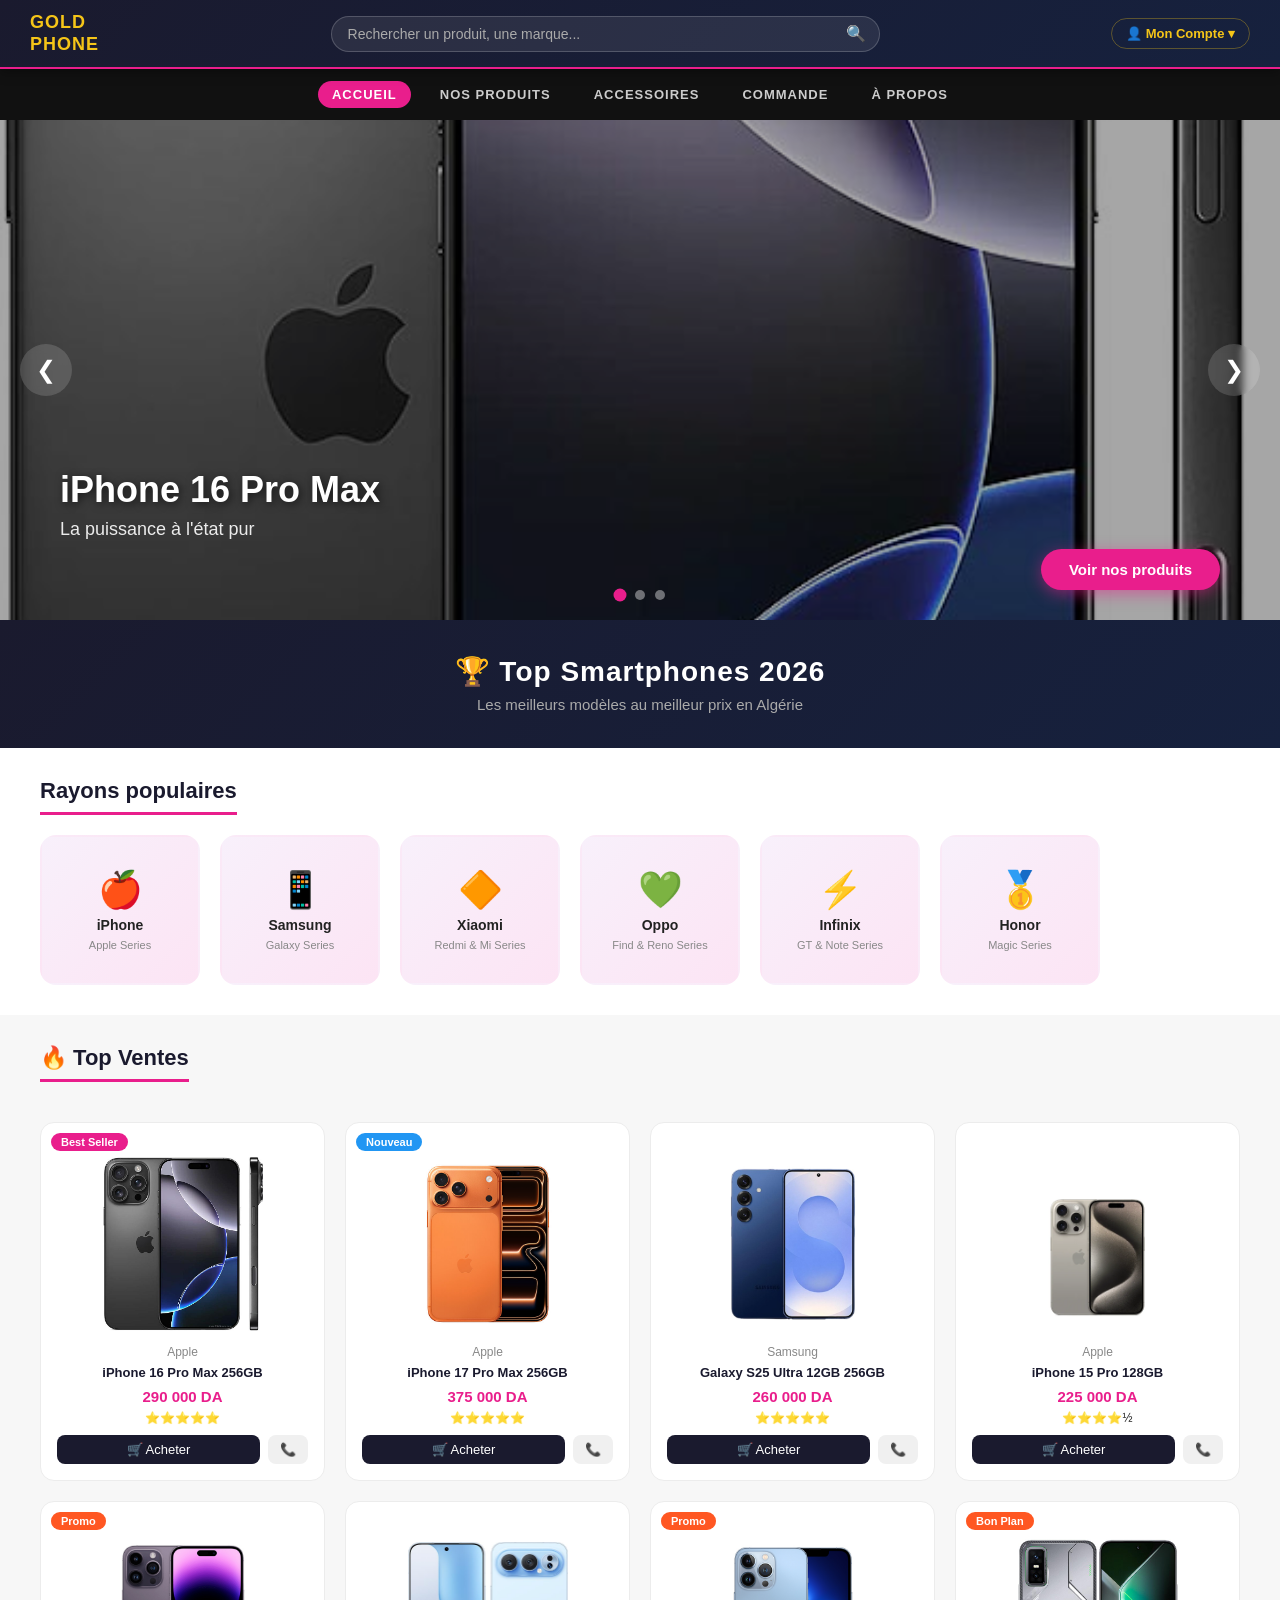
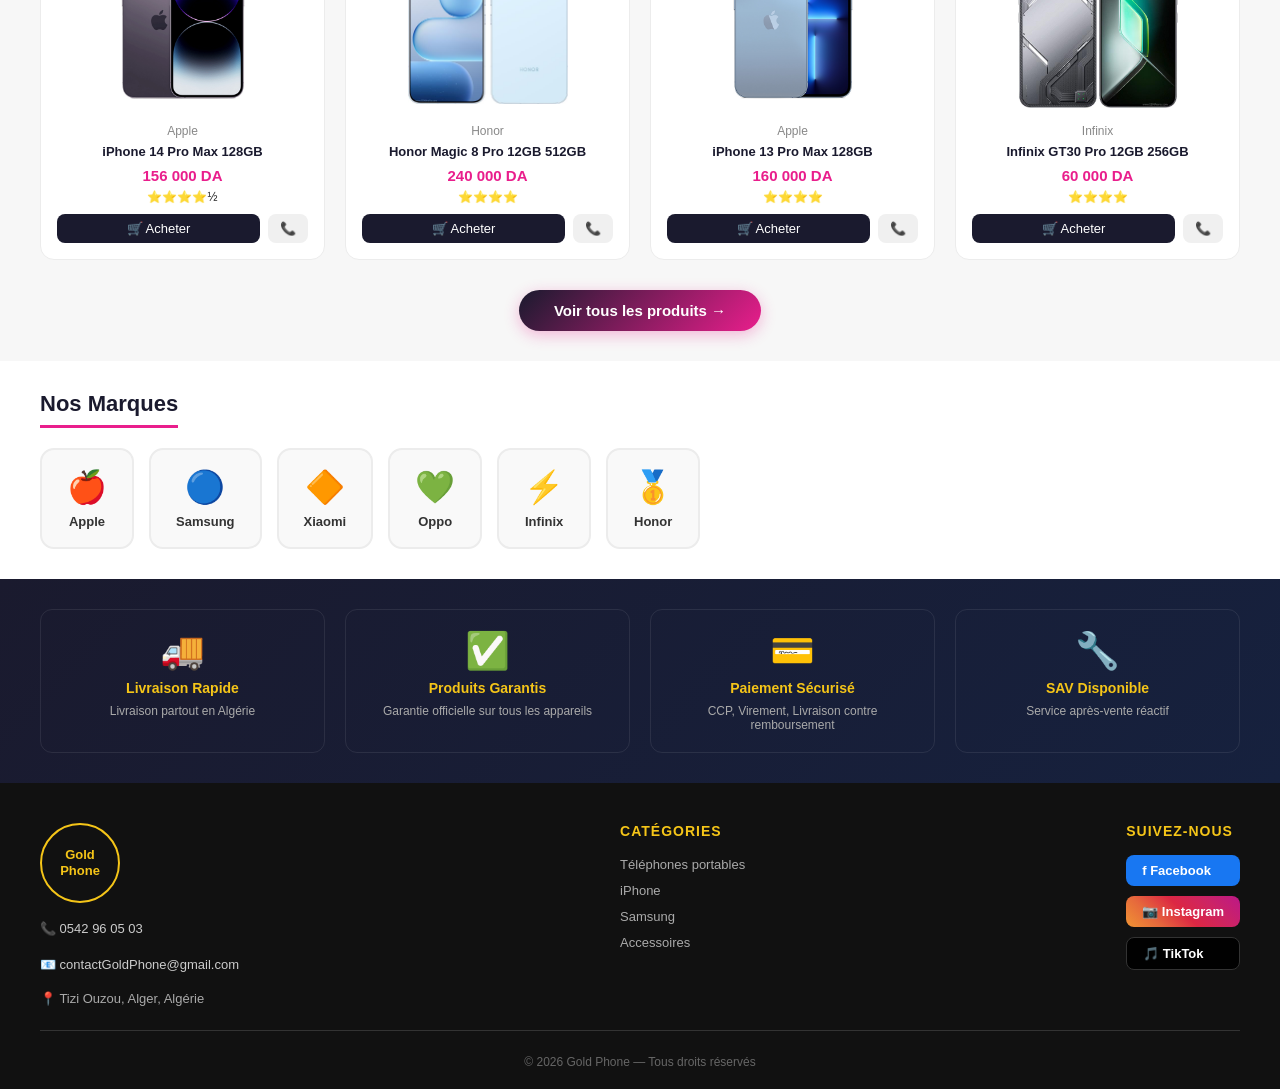
==== goldPhone/index.html @ ff5dbaa8 "Add files via upload" ====
<!DOCTYPE html>
<html lang="fr">
<head>
<meta charset="UTF-8">
<meta name="viewport" content="width=device-width, initial-scale=1.0">
<title>Gold Phone - Smartphones & Accessoires</title>
<link rel="stylesheet" href="style.css">
</head>

<body>

<!-- HEADER -->
<header>
  <div class="logo-header">
    <span class="logo-text">Gold<br>Phone</span>
  </div>
  <div class="search">
    <input type="text" id="searchInput" placeholder="Rechercher un produit, une marque..." onkeyup="rechercherProduit()">
    <span class="search-icon">🔍</span>
  </div>
  <div class="account-menu">
    <button onclick="toggleMenu()">👤 Mon Compte ▾</button>
    <div id="dropdown" class="dropdown">
      <a href="inscription.html">Créer un compte</a>
      <a href="connexion.html">Se connecter</a>
    </div>
  </div>
</header>

<!-- NAVIGATION -->
<nav class="menu">
  <a href="index.html" class="active">ACCUEIL</a>
  <a href="produits.html">NOS PRODUITS</a>
  <a href="accessoires.html">ACCESSOIRES</a>
  <a href="commande.html">COMMANDE</a>
  <a href="a propos.html">À PROPOS</a>
</nav>

<!-- SLIDER HERO -->
<div class="slider">
  <div class="slides">
    <div class="slide s1">
      <img src="image/iphone16promax.jpg" alt="iPhone 16 Pro Max">
      <div class="slide-overlay">
        <h2>iPhone 16 Pro Max</h2>
        <p>La puissance à l'état pur</p>
      </div>
    </div>
    <div class="slide s2">
      <img src="image/samsungs25.jpg" alt="Samsung Galaxy S25">
      <div class="slide-overlay">
        <h2>Samsung Galaxy S25 Ultra</h2>
        <p>Redéfinir l'excellence</p>
      </div>
    </div>
    <div class="slide s3">
      <img src="image/iphone17orange.jpg" alt="iPhone 17">
      <div class="slide-overlay">
        <h2>iPhone 17 Pro Max</h2>
        <p>Le futur est arrivé</p>
      </div>
    </div>
  </div>
  <button class="slider-btn prev" onclick="changeSlide(-1)">&#10094;</button>
  <button class="slider-btn next" onclick="changeSlide(1)">&#10095;</button>
  <div class="slider-dots">
    <span class="dot active" onclick="goToSlide(0)"></span>
    <span class="dot" onclick="goToSlide(1)"></span>
    <span class="dot" onclick="goToSlide(2)"></span>
  </div>
  <a href="produits.html" class="btn-acceuil">Voir nos produits</a>
</div>

<!-- HERO TITLE -->
<div class="main">
  <section class="hero">
    <h1>🏆 Top Smartphones 2026</h1>
    <p>Les meilleurs modèles au meilleur prix en Algérie</p>
  </section>
</div>

<!-- CATEGORIES -->
<section class="categories">
  <h2>Rayons populaires</h2>
  <div class="cat-grid">
    <div class="cat" onclick="window.location.href='produits.html?marque=Iphone'">
      <div class="cat-icon">🍎</div>
      <h3>iPhone</h3>
      <p class="cat-sub">Apple Series</p>
    </div>
    <div class="cat" onclick="window.location.href='produits.html?marque=Samsung'">
      <div class="cat-icon">📱</div>
      <h3>Samsung</h3>
      <p class="cat-sub">Galaxy Series</p>
    </div>
    <div class="cat" onclick="window.location.href='produits.html?marque=Xiaomi'">
      <div class="cat-icon">🔶</div>
      <h3>Xiaomi</h3>
      <p class="cat-sub">Redmi & Mi Series</p>
    </div>
    <div class="cat" onclick="window.location.href='produits.html?marque=Oppo'">
      <div class="cat-icon">💚</div>
      <h3>Oppo</h3>
      <p class="cat-sub">Find & Reno Series</p>
    </div>
    <div class="cat" onclick="window.location.href='produits.html?marque=Infinix'">
      <div class="cat-icon">⚡</div>
      <h3>Infinix</h3>
      <p class="cat-sub">GT & Note Series</p>
    </div>
    <div class="cat" onclick="window.location.href='produits.html?marque=Honor'">
      <div class="cat-icon">🥇</div>
      <h3>Honor</h3>
      <p class="cat-sub">Magic Series</p>
    </div>
  </div>
</section>

<!-- TOP VENTES -->
<section class="produits">
  <h2>🔥 Top Ventes</h2>
  <div class="grid" id="topGrid">

    <div class="card" onclick="voirFiche('iphone16promax', 'iPhone 16 Pro Max 256GB', '290000', 'iphone16promax.jpg', 'Iphone', 'A18 Pro, 6.9&quot; OLED, Triple 48MP, 5G, Titane Desert')">
      <div class="badge">Best Seller</div>
      <img src="image/iphone16promax.jpg" class="imgg" alt="iPhone 16 Pro Max">
      <a href="produits.html?marque=Iphone" class="mrq" onclick="event.stopPropagation()">Apple</a>
      <h5>iPhone 16 Pro Max 256GB</h5>
      <p class="price">290 000 DA</p>
      <div class="stars">⭐⭐⭐⭐⭐</div>
      <div class="card-actions">
        <button class="btn btn-buy" onclick="event.stopPropagation(); window.location.href='#'">🛒 Acheter</button>
        <a href="tel:0542960503" class="btn btn-call" onclick="event.stopPropagation()">📞</a>
      </div>
    </div>

    <div class="card" onclick="voirFiche('iphone17orange', 'iPhone 17 Pro Max 256GB', '375000', 'iphone17orange.jpg', 'Iphone', 'A19 Pro, 6.9&quot; ProMotion OLED, Quad Camera 48MP, 5G, Titane Orange')">
      <div class="badge new">Nouveau</div>
      <img src="image/iphone17orange.jpg" class="imgg" alt="iPhone 17">
      <a href="produits.html?marque=Iphone" class="mrq" onclick="event.stopPropagation()">Apple</a>
      <h5>iPhone 17 Pro Max 256GB</h5>
      <p class="price">375 000 DA</p>
      <div class="stars">⭐⭐⭐⭐⭐</div>
      <div class="card-actions">
        <button class="btn btn-buy" onclick="event.stopPropagation(); window.location.href='#'">🛒 Acheter</button>
        <a href="tel:0542960503" class="btn btn-call" onclick="event.stopPropagation()">📞</a>
      </div>
    </div>

    <div class="card" onclick="voirFiche('samsungs25', 'Samsung Galaxy S25 Ultra 12GB 256GB', '260000', 'samsungs25.jpg', 'Samsung', 'Snapdragon 8 Elite, 6.9&quot; Dynamic AMOLED, 200MP, S Pen, 5G')">
      <img src="image/samsungs25.jpg" class="imgg" alt="Samsung S25">
      <a href="produits.html?marque=Samsung" class="mrq" onclick="event.stopPropagation()">Samsung</a>
      <h5>Galaxy S25 Ultra 12GB 256GB</h5>
      <p class="price">260 000 DA</p>
      <div class="stars">⭐⭐⭐⭐⭐</div>
      <div class="card-actions">
        <button class="btn btn-buy" onclick="event.stopPropagation(); window.location.href='#'">🛒 Acheter</button>
        <a href="tel:0542960503" class="btn btn-call" onclick="event.stopPropagation()">📞</a>
      </div>
    </div>

    <div class="card" onclick="voirFiche('iphone15pro', 'iPhone 15 Pro 128GB', '225000', 'iphone 15 pro.jpg', 'Iphone', 'A17 Pro, 6.1&quot; OLED Super Retina, Triple 48MP, 5G, Titane Naturel')">
      <img src="image/iphone 15 pro.jpg" class="imgg" alt="iPhone 15 Pro">
      <a href="produits.html?marque=Iphone" class="mrq" onclick="event.stopPropagation()">Apple</a>
      <h5>iPhone 15 Pro 128GB</h5>
      <p class="price">225 000 DA</p>
      <div class="stars">⭐⭐⭐⭐½</div>
      <div class="card-actions">
        <button class="btn btn-buy" onclick="event.stopPropagation(); window.location.href='#'">🛒 Acheter</button>
        <a href="tel:0542960503" class="btn btn-call" onclick="event.stopPropagation()">📞</a>
      </div>
    </div>

    <div class="card" onclick="voirFiche('iphone14pro', 'iPhone 14 Pro Max 128GB', '156000', 'iphone14pro.jpg', 'Iphone', 'A16 Bionic, 6.7&quot; ProMotion OLED, Triple 48MP, 5G, Dynamic Island')">
      <div class="badge promo">Promo</div>
      <img src="image/iphone14pro.jpg" class="imgg" alt="iPhone 14 Pro Max">
      <a href="produits.html?marque=Iphone" class="mrq" onclick="event.stopPropagation()">Apple</a>
      <h5>iPhone 14 Pro Max 128GB</h5>
      <p class="price">156 000 DA</p>
      <div class="stars">⭐⭐⭐⭐½</div>
      <div class="card-actions">
        <button class="btn btn-buy" onclick="event.stopPropagation(); window.location.href='#'">🛒 Acheter</button>
        <a href="tel:0542960503" class="btn btn-call" onclick="event.stopPropagation()">📞</a>
      </div>
    </div>

    <div class="card" onclick="voirFiche('honor2', 'Honor Magic 8 Pro 12GB 512GB', '240000', 'honor2.jpg', 'Honor', 'Kirin 9010, 6.8&quot; OLED 120Hz, Triple 50MP, 5G, Global Version')">
      <img src="image/honor2.jpg" class="imgg" alt="Honor Magic 8">
      <a href="produits.html?marque=Honor" class="mrq" onclick="event.stopPropagation()">Honor</a>
      <h5>Honor Magic 8 Pro 12GB 512GB</h5>
      <p class="price">240 000 DA</p>
      <div class="stars">⭐⭐⭐⭐</div>
      <div class="card-actions">
        <button class="btn btn-buy" onclick="event.stopPropagation(); window.location.href='#'">🛒 Acheter</button>
        <a href="tel:0542960503" class="btn btn-call" onclick="event.stopPropagation()">📞</a>
      </div>
    </div>

    <div class="card" onclick="voirFiche('iphone13pro', 'iPhone 13 Pro Max 128GB', '160000', 'iphone13pro.jpg', 'Iphone', 'A15 Bionic, 6.7&quot; ProMotion OLED, Triple 12MP, 5G, ProRes Video')">
      <div class="badge promo">Promo</div>
      <img src="image/iphone13pro.jpg" class="imgg" alt="iPhone 13 Pro Max">
      <a href="produits.html?marque=Iphone" class="mrq" onclick="event.stopPropagation()">Apple</a>
      <h5>iPhone 13 Pro Max 128GB</h5>
      <p class="price">160 000 DA</p>
      <div class="stars">⭐⭐⭐⭐</div>
      <div class="card-actions">
        <button class="btn btn-buy" onclick="event.stopPropagation(); window.location.href='#'">🛒 Acheter</button>
        <a href="tel:0542960503" class="btn btn-call" onclick="event.stopPropagation()">📞</a>
      </div>
    </div>

    <div class="card" onclick="voirFiche('infinix1', 'Infinix GT30 Pro 12GB 256GB', '60000', 'infinix1.jpg', 'Infinix', 'Dimensity 8200, 6.78&quot; AMOLED 144Hz, 108MP, 5G, Gaming Turbo')">
      <div class="badge promo">Bon Plan</div>
      <img src="image/infinix1.jpg" class="imgg" alt="Infinix GT30">
      <a href="produits.html?marque=Infinix" class="mrq" onclick="event.stopPropagation()">Infinix</a>
      <h5>Infinix GT30 Pro 12GB 256GB</h5>
      <p class="price">60 000 DA</p>
      <div class="stars">⭐⭐⭐⭐</div>
      <div class="card-actions">
        <button class="btn btn-buy" onclick="event.stopPropagation(); window.location.href='#'">🛒 Acheter</button>
        <a href="tel:0542960503" class="btn btn-call" onclick="event.stopPropagation()">📞</a>
      </div>
    </div>

  </div>
  <div class="voir-tout-wrapper">
    <a href="produits.html" class="btn-voirtout">Voir tous les produits →</a>
  </div>
</section>

<!-- MARQUES -->
<section class="brands">
  <h2>Nos Marques</h2>
  <div class="brand-list">
    <a href="produits.html?marque=Iphone" class="brand-item">
      <div class="brand-logo">🍎</div>
      <span>Apple</span>
    </a>
    <a href="produits.html?marque=Samsung" class="brand-item">
      <div class="brand-logo">🔵</div>
      <span>Samsung</span>
    </a>
    <a href="produits.html?marque=Xiaomi" class="brand-item">
      <div class="brand-logo">🔶</div>
      <span>Xiaomi</span>
    </a>
    <a href="produits.html?marque=Oppo" class="brand-item">
      <div class="brand-logo">💚</div>
      <span>Oppo</span>
    </a>
    <a href="produits.html?marque=Infinix" class="brand-item">
      <div class="brand-logo">⚡</div>
      <span>Infinix</span>
    </a>
    <a href="produits.html?marque=Honor" class="brand-item">
      <div class="brand-logo">🥇</div>
      <span>Honor</span>
    </a>
  </div>
</section>

<!-- AVANTAGES -->
<section class="avantages">
  <div class="avantage-grid">
    <div class="avantage">
      <span class="av-icon">🚚</span>
      <h4>Livraison Rapide</h4>
      <p>Livraison partout en Algérie</p>
    </div>
    <div class="avantage">
      <span class="av-icon">✅</span>
      <h4>Produits Garantis</h4>
      <p>Garantie officielle sur tous les appareils</p>
    </div>
    <div class="avantage">
      <span class="av-icon">💳</span>
      <h4>Paiement Sécurisé</h4>
      <p>CCP, Virement, Livraison contre remboursement</p>
    </div>
    <div class="avantage">
      <span class="av-icon">🔧</span>
      <h4>SAV Disponible</h4>
      <p>Service après-vente réactif</p>
    </div>
  </div>
</section>

<!-- FOOTER -->
<footer class="footer">
  <div class="footer-container">
    <div class="footer-left">
      <div class="logo-footer">Gold<br>Phone</div>
      <a href="tel:0542960503" class="tel">📞 0542 96 05 03</a><br><br>
      <a href="#" class="tel">📧 contactGoldPhone@gmail.com</a><br><br>
      <p>📍 Tizi Ouzou, Alger, Algérie</p>
    </div>
    <div class="footer-middle">
      <h3>CATÉGORIES</h3>
      <ul>
        <li><a href="produits.html">Téléphones portables</a></li>
        <li><a href="produits.html?marque=Iphone">iPhone</a></li>
        <li><a href="produits.html?marque=Samsung">Samsung</a></li>
        <li><a href="#">Accessoires</a></li>
      </ul>
    </div>
    <div class="footer-right">
      <h3>SUIVEZ-NOUS</h3>
      <div class="social-links">
        <a href="#" class="social-btn fb">f Facebook</a>
        <a href="#" class="social-btn ig">📷 Instagram</a>
        <a href="#" class="social-btn tk">🎵 TikTok</a>
      </div>
    </div>
  </div>
  <div class="footer-bottom">
    <p>© 2026 Gold Phone — Tous droits réservés</p>
  </div>
</footer>

<script src="script.js"></script>
<script>
// Slider
let currentSlide = 0;
const slides = document.querySelectorAll('.slide');
const dots = document.querySelectorAll('.dot');

function updateSlider() {
  slides.forEach((s, i) => s.classList.toggle('active', i === currentSlide));
  dots.forEach((d, i) => d.classList.toggle('active', i === currentSlide));
}

function changeSlide(dir) {
  currentSlide = (currentSlide + dir + slides.length) % slides.length;
  updateSlider();
}

function goToSlide(i) {
  currentSlide = i;
  updateSlider();
}

updateSlider();
setInterval(() => changeSlide(1), 4000);

// Dropdown
function toggleMenu() {
  const menu = document.getElementById('dropdown');
  menu.style.display = menu.style.display === 'block' ? 'none' : 'block';
}
document.addEventListener('click', (e) => {
  if (!e.target.closest('.account-menu')) {
    document.getElementById('dropdown').style.display = 'none';
  }
});

// Voir fiche produit
function voirFiche(id, nom, prix, img, marque, specs) {
  const params = new URLSearchParams({ id, nom, prix, img, marque, specs });
  window.location.href = 'fiche-produit.html?' + params.toString();
}

// Recherche
function rechercherProduit() {
  const val = document.getElementById('searchInput').value.toLowerCase();
  if (val.length > 1) {
    window.location.href = 'produits.html?q=' + encodeURIComponent(val);
  }
}
</script>
</body>
</html>
---- goldPhone/style.css ----
/* ==============================
   RESET & BASE
============================== */
* {
  margin: 0;
  padding: 0;
  box-sizing: border-box;
  font-family: 'Arial', sans-serif;
}
body {
  background-color: #f7f7f7;
  color: #222;
}
a { text-decoration: none; }

/* ==============================
   HEADER
============================== */
header {
  display: flex;
  justify-content: space-between;
  align-items: center;
  padding: 12px 30px;
  background: linear-gradient(135deg, #1a1a2e 0%, #16213e 100%);
  border-bottom: 2px solid #e91e8c;
  gap: 20px;
  position: sticky;
  top: 0;
  z-index: 100;
  box-shadow: 0 2px 12px rgba(0,0,0,0.4);
}

.logo-header {
  flex-shrink: 0;
}
.logo-text {
  color: #f5c518;
  font-weight: 900;
  font-size: 18px;
  line-height: 1.2;
  letter-spacing: 1px;
  text-transform: uppercase;
}

.search {
  position: relative;
  width: 45%;
  display: flex;
  align-items: center;
}
.search input {
  width: 100%;
  padding: 9px 42px 9px 16px;
  border-radius: 25px;
  border: none;
  outline: none;
  font-size: 14px;
  background: #ffffff15;
  color: white;
  border: 1px solid #ffffff30;
  transition: 0.3s;
}
.search input::placeholder { color: #aaa; }
.search input:focus {
  background: #ffffff25;
  border-color: #e91e8c;
}
span.search-icon {
  position: absolute;
  right: 14px;
  font-size: 16px;
  pointer-events: none;
  color: #aaa;
}

.account-menu {
  position: relative;
  flex-shrink: 0;
}
.account-menu button {
  color: #f5c518;
  background: none;
  border: 1px solid #f5c51850;
  border-radius: 20px;
  padding: 7px 14px;
  font-weight: bold;
  cursor: pointer;
  font-size: 13px;
  transition: 0.3s;
  white-space: nowrap;
}
.account-menu button:hover {
  background: #f5c51820;
  border-color: #f5c518;
}
.dropdown {
  display: none;
  position: absolute;
  right: 0;
  top: 110%;
  background: #1a1a2e;
  border: 1px solid #e91e8c50;
  border-radius: 8px;
  min-width: 160px;
  box-shadow: 0 8px 20px rgba(0,0,0,0.4);
  overflow: hidden;
}
.dropdown a {
  display: block;
  padding: 10px 18px;
  color: #eee;
  font-size: 14px;
  transition: 0.2s;
}
.dropdown a:hover {
  background: #e91e8c20;
  color: #e91e8c;
}

/* ==============================
   NAVIGATION
============================== */
.menu {
  background: #111;
  text-align: center;
  padding: 12px 0;
  display: flex;
  justify-content: center;
  flex-wrap: wrap;
  gap: 5px;
}
.menu a {
  color: #ccc;
  text-decoration: none;
  margin: 0 5px;
  padding: 6px 14px;
  font-weight: bold;
  font-size: 13px;
  text-transform: uppercase;
  letter-spacing: 1px;
  border-radius: 20px;
  transition: 0.3s;
}
.menu a:hover, .menu a.active {
  color: white;
  background: #e91e8c;
}

/* ==============================
   SLIDER (ACCUEIL)
============================== */
.slider {
  position: relative;
  width: 100%;
  height: 500px;
  overflow: hidden;
  background: #000;
}
.slides {
  width: 100%;
  height: 100%;
  position: relative;
}
.slide {
  position: absolute;
  width: 100%;
  height: 100%;
  opacity: 0;
  transition: opacity 0.8s ease;
}
.slide.active {
  opacity: 1;
}
.slide img {
  width: 100%;
  height: 100%;
  object-fit: cover;
  filter: brightness(0.65);
}
.slide-overlay {
  position: absolute;
  bottom: 80px;
  left: 60px;
  color: white;
}
.slide-overlay h2 {
  font-size: 36px;
  font-weight: 900;
  text-shadow: 2px 2px 8px rgba(0,0,0,0.6);
}
.slide-overlay p {
  font-size: 18px;
  margin-top: 8px;
  opacity: 0.9;
}
.slider-btn {
  position: absolute;
  top: 50%;
  transform: translateY(-50%);
  background: rgba(255,255,255,0.15);
  border: none;
  color: white;
  font-size: 24px;
  padding: 12px 16px;
  cursor: pointer;
  border-radius: 50%;
  transition: 0.3s;
  z-index: 10;
  backdrop-filter: blur(4px);
}
.slider-btn:hover { background: rgba(233,30,140,0.6); }
.slider-btn.prev { left: 20px; }
.slider-btn.next { right: 20px; }
.slider-dots {
  position: absolute;
  bottom: 20px;
  left: 50%;
  transform: translateX(-50%);
  display: flex;
  gap: 10px;
  z-index: 10;
}
.dot {
  width: 10px;
  height: 10px;
  background: rgba(255,255,255,0.4);
  border-radius: 50%;
  cursor: pointer;
  transition: 0.3s;
}
.dot.active { background: #e91e8c; transform: scale(1.3); }
.btn-acceuil {
  position: absolute;
  bottom: 30px;
  right: 60px;
  padding: 12px 28px;
  background: #e91e8c;
  color: white;
  border-radius: 30px;
  font-weight: bold;
  font-size: 15px;
  z-index: 10;
  transition: 0.3s;
  box-shadow: 0 4px 15px rgba(233,30,140,0.5);
}
.btn-acceuil:hover {
  background: white;
  color: #e91e8c;
  transform: translateY(-2px);
}

/* ==============================
   HERO SECTION
============================== */
.main { }
.hero {
  background: linear-gradient(135deg, #1a1a2e, #16213e);
  color: white;
  padding: 35px 40px;
  display: flex;
  flex-direction: column;
  align-items: center;
  gap: 8px;
}
.hero h1 { font-size: 28px; letter-spacing: 1px; }
.hero p { color: #aaa; font-size: 15px; }

/* ==============================
   CATEGORIES
============================== */
.categories {
  padding: 30px 40px;
  background: white;
}
.categories h2 {
  color: #1a1a2e;
  font-size: 22px;
  margin-bottom: 20px;
  padding-bottom: 8px;
  border-bottom: 3px solid #e91e8c;
  display: inline-block;
}
.cat-grid {
  display: flex;
  gap: 20px;
  flex-wrap: wrap;
}
.cat {
  display: flex;
  flex-direction: column;
  justify-content: center;
  align-items: center;
  width: 160px;
  height: 150px;
  background: linear-gradient(135deg, #f8f0fb, #fce4f4);
  border-radius: 16px;
  cursor: pointer;
  border: 2px solid transparent;
  transition: 0.3s;
  gap: 6px;
}
.cat:hover {
  border-color: #e91e8c;
  transform: translateY(-4px);
  box-shadow: 0 8px 20px rgba(233,30,140,0.2);
}
.cat-icon { font-size: 36px; }
.cat h3 { font-size: 14px; font-weight: bold; color: #222; }
.cat-sub { font-size: 11px; color: #888; }

/* ==============================
   PRODUITS GRID
============================== */
.produits, .produits-page {
  padding: 30px 40px;
}
.produits h2, .produits-page h2 {
  color: #1a1a2e;
  font-size: 22px;
  margin-bottom: 20px;
  padding-bottom: 8px;
  border-bottom: 3px solid #e91e8c;
  display: inline-block;
}
.grid {
  display: grid;
  grid-template-columns: repeat(4, 1fr);
  gap: 20px;
  margin-top: 20px;
}
.card {
  background: white;
  border-radius: 14px;
  padding: 16px;
  border: 1.5px solid #ececec;
  cursor: pointer;
  position: relative;
  transition: 0.3s;
  display: flex;
  flex-direction: column;
  align-items: center;
  text-align: center;
  gap: 6px;
  overflow: hidden;
}
.card:hover {
  transform: translateY(-5px);
  box-shadow: 0 10px 30px rgba(233,30,140,0.15);
  border-color: #e91e8c50;
}
.badge {
  position: absolute;
  top: 10px;
  left: 10px;
  background: #e91e8c;
  color: white;
  font-size: 11px;
  font-weight: bold;
  padding: 3px 10px;
  border-radius: 20px;
}
.badge.new { background: #2196f3; }
.badge.promo { background: #ff5722; }
.imgg {
  width: 160px;
  height: 190px;
  object-fit: contain;
  margin-top: 10px;
  transition: 0.3s;
}
.card:hover .imgg { transform: scale(1.05); }
.mrq {
  color: #888;
  font-size: 12px;
  font-weight: 500;
}
.mrq:hover { color: #e91e8c; }
.card h5 {
  color: #1a1a2e;
  font-size: 13px;
  font-weight: 600;
  line-height: 1.3;
  padding: 0 5px;
}
.price {
  color: #e91e8c;
  font-weight: bold;
  font-size: 15px;
}
.stars { font-size: 12px; }
.card-actions {
  display: flex;
  gap: 8px;
  margin-top: 4px;
  width: 100%;
  justify-content: center;
}
.btn { border-radius: 8px; cursor: pointer; font-size: 13px; transition: 0.2s; }
.btn-buy {
  background: #1a1a2e;
  color: white;
  border: none;
  padding: 7px 14px;
  border-radius: 8px;
  flex: 1;
}
.btn-buy:hover { background: #e91e8c; }
.btn-call {
  background: #f0f0f0;
  color: #333;
  border: none;
  padding: 7px 12px;
  border-radius: 8px;
}
.btn-call:hover { background: #e8f5e9; color: #2e7d32; }

.voir-tout-wrapper {
  text-align: center;
  margin-top: 30px;
}
.btn-voirtout {
  display: inline-block;
  padding: 12px 35px;
  background: linear-gradient(135deg, #1a1a2e, #e91e8c);
  color: white;
  border-radius: 30px;
  font-weight: bold;
  font-size: 15px;
  transition: 0.3s;
  box-shadow: 0 4px 15px rgba(233,30,140,0.3);
}
.btn-voirtout:hover {
  transform: translateY(-2px);
  box-shadow: 0 6px 20px rgba(233,30,140,0.5);
}

/* ==============================
   MARQUES (ACCUEIL)
============================== */
.brands {
  padding: 30px 40px;
  background: white;
}
.brands h2 {
  color: #1a1a2e;
  font-size: 22px;
  margin-bottom: 20px;
  padding-bottom: 8px;
  border-bottom: 3px solid #e91e8c;
  display: inline-block;
}
.brand-list {
  display: flex;
  gap: 15px;
  flex-wrap: wrap;
}
.brand-item {
  display: flex;
  flex-direction: column;
  align-items: center;
  gap: 8px;
  padding: 18px 25px;
  background: #f9f9f9;
  border-radius: 14px;
  border: 2px solid #ececec;
  cursor: pointer;
  transition: 0.3s;
  color: #333;
  font-size: 13px;
  font-weight: bold;
}
.brand-item:hover {
  border-color: #e91e8c;
  transform: translateY(-3px);
  box-shadow: 0 5px 15px rgba(233,30,140,0.15);
  color: #e91e8c;
}
.brand-logo { font-size: 32px; }

/* ==============================
   AVANTAGES
============================== */
.avantages {
  padding: 30px 40px;
  background: linear-gradient(135deg, #1a1a2e, #16213e);
}
.avantage-grid {
  display: grid;
  grid-template-columns: repeat(4, 1fr);
  gap: 20px;
}
.avantage {
  display: flex;
  flex-direction: column;
  align-items: center;
  text-align: center;
  color: white;
  gap: 8px;
  padding: 20px;
  border-radius: 12px;
  border: 1px solid #ffffff15;
  transition: 0.3s;
}
.avantage:hover { background: #ffffff10; }
.av-icon { font-size: 36px; }
.avantage h4 { font-size: 14px; color: #f5c518; }
.avantage p { font-size: 12px; color: #aaa; }

/* ==============================
   PAGE TITRE (produits.html)
============================== */
.page-title {
  background: linear-gradient(135deg, #1a1a2e, #16213e);
  color: white;
  padding: 30px 40px;
  text-align: center;
}
.page-title h1 { font-size: 26px; }
.page-title p { color: #aaa; margin-top: 6px; }

/* ==============================
   FILTRES
============================== */
.filtres-bar {
  display: flex;
  justify-content: space-between;
  align-items: center;
  padding: 16px 40px;
  background: white;
  border-bottom: 1px solid #eee;
  flex-wrap: wrap;
  gap: 12px;
  position: sticky;
  top: 93px;
  z-index: 90;
  box-shadow: 0 2px 8px rgba(0,0,0,0.06);
}
.filtres-marques { display: flex; gap: 8px; flex-wrap: wrap; }
.filtre-btn {
  padding: 7px 18px;
  border: 2px solid #ddd;
  border-radius: 25px;
  background: white;
  cursor: pointer;
  font-size: 13px;
  font-weight: 600;
  transition: 0.25s;
  color: #444;
}
.filtre-btn:hover { border-color: #e91e8c; color: #e91e8c; }
.filtre-btn.active {
  background: #e91e8c;
  border-color: #e91e8c;
  color: white;
}
.tri-select select {
  padding: 7px 14px;
  border: 2px solid #ddd;
  border-radius: 8px;
  font-size: 13px;
  cursor: pointer;
  outline: none;
}
.tri-select select:focus { border-color: #e91e8c; }

.resultats-info {
  padding: 10px 40px;
  color: #888;
  font-size: 13px;
  background: #f7f7f7;
}

.aucun-resultat {
  text-align: center;
  padding: 60px;
  color: #888;
}
.aucun-resultat button {
  margin-top: 15px;
  padding: 10px 25px;
  background: #e91e8c;
  color: white;
  border: none;
  border-radius: 8px;
  cursor: pointer;
}

/* ==============================
   BREADCRUMB
============================== */
.breadcrumb {
  padding: 12px 40px;
  background: #f0f0f0;
  font-size: 13px;
  display: flex;
  align-items: center;
  gap: 8px;
  color: #888;
}
.breadcrumb a { color: #e91e8c; }
.breadcrumb a:hover { text-decoration: underline; }

/* ==============================
   FICHE PRODUIT
============================== */
.fiche-container {
  display: flex;
  gap: 40px;
  padding: 40px;
  background: white;
  max-width: 1200px;
  margin: 20px auto;
  border-radius: 16px;
  box-shadow: 0 4px 20px rgba(0,0,0,0.08);
}

/* Galerie */
.fiche-galerie { flex: 0 0 420px; }
.img-principale-wrapper {
  background: #f8f8f8;
  border-radius: 14px;
  padding: 20px;
  display: flex;
  justify-content: center;
  align-items: center;
  height: 350px;
  border: 2px solid #eee;
  overflow: hidden;
}
.img-principale {
  max-width: 100%;
  max-height: 310px;
  object-fit: contain;
  transition: 0.3s;
}
.img-principales:hover { transform: scale(1.05); }
.img-thumbnails {
  display: flex;
  gap: 10px;
  margin-top: 12px;
  flex-wrap: wrap;
}
.thumbnail {
  width: 70px;
  height: 80px;
  object-fit: contain;
  border: 2px solid #eee;
  border-radius: 8px;
  padding: 4px;
  cursor: pointer;
  background: #f8f8f8;
  transition: 0.2s;
}
.thumbnail:hover, .thumbnail.active {
  border-color: #e91e8c;
  transform: scale(1.05);
}

/* Infos */
.fiche-info { flex: 1; }
.fiche-marque {
  color: #888;
  font-size: 13px;
  font-weight: 600;
  text-transform: uppercase;
  letter-spacing: 1px;
  margin-bottom: 6px;
}
.fiche-nom {
  font-size: 22px;
  color: #1a1a2e;
  font-weight: 800;
  line-height: 1.3;
  margin-bottom: 8px;
}
.fiche-stars { font-size: 16px; margin-bottom: 12px; }
.fiche-prix-wrapper {
  display: flex;
  align-items: center;
  gap: 20px;
  margin-bottom: 18px;
}
.fiche-prix {
  font-size: 30px;
  font-weight: 900;
  color: #e91e8c;
}
.fiche-dispo {
  background: #e8f5e9;
  color: #2e7d32;
  padding: 4px 12px;
  border-radius: 20px;
  font-size: 13px;
  font-weight: 600;
}

/* Specs rapides */
.fiche-specs-rapides {
  display: flex;
  flex-wrap: wrap;
  gap: 8px;
  margin-bottom: 18px;
}
.spec-chip {
  background: #f0f4ff;
  color: #1a1a2e;
  padding: 6px 12px;
  border-radius: 8px;
  font-size: 12px;
  font-weight: 500;
  border: 1px solid #dde5ff;
  display: flex;
  align-items: center;
  gap: 5px;
}

/* Couleurs */
.fiche-couleurs { margin-bottom: 18px; }
.couleurs-label { font-size: 13px; color: #666; margin-bottom: 8px; font-weight: 600; }
.couleurs-list { display: flex; gap: 8px; flex-wrap: wrap; }
.couleur-btn {
  padding: 5px 14px;
  border: 2px solid #ddd;
  border-radius: 20px;
  cursor: pointer;
  font-size: 12px;
  background: white;
  transition: 0.2s;
  color: #444;
}
.couleur-btn:hover { border-color: #e91e8c; }
.couleur-btn.active { border-color: #e91e8c; background: #fce4f4; color: #e91e8c; font-weight: bold; }

/* Achat */
.fiche-achat { margin-bottom: 18px; }
.quantite-wrapper {
  display: flex;
  align-items: center;
  gap: 10px;
  margin-bottom: 14px;
  font-size: 14px;
  color: #555;
}
.qty-btn {
  width: 32px;
  height: 32px;
  border: 2px solid #ddd;
  border-radius: 8px;
  background: white;
  font-size: 18px;
  cursor: pointer;
  transition: 0.2s;
  display: flex;
  align-items: center;
  justify-content: center;
}
.qty-btn:hover { border-color: #e91e8c; color: #e91e8c; }
.qty-input {
  width: 55px;
  text-align: center;
  border: 2px solid #ddd;
  border-radius: 8px;
  padding: 4px;
  font-size: 15px;
  font-weight: bold;
}
.achat-btns { display: flex; gap: 12px; }
.btn-acheter-main {
  flex: 1;
  padding: 13px 20px;
  background: linear-gradient(135deg, #e91e8c, #c2185b);
  color: white;
  border: none;
  border-radius: 12px;
  font-size: 15px;
  font-weight: bold;
  cursor: pointer;
  transition: 0.3s;
  box-shadow: 0 4px 15px rgba(233,30,140,0.3);
}
.btn-acheter-main:hover {
  transform: translateY(-2px);
  box-shadow: 0 6px 20px rgba(233,30,140,0.5);
}
.btn-appeler {
  padding: 13px 20px;
  background: #1a1a2e;
  color: white;
  border-radius: 12px;
  font-size: 15px;
  font-weight: bold;
  transition: 0.3s;
}
.btn-appeler:hover { background: #2e7d32; }

.btn-whatsapp {
  display: block;
  text-align: center;
  padding: 12px;
  background: #25d366;
  color: white;
  border-radius: 12px;
  font-weight: bold;
  font-size: 14px;
  margin-bottom: 18px;
  transition: 0.3s;
}
.btn-whatsapp:hover { background: #128c7e; transform: translateY(-2px); }

/* Garanties */
.fiche-garanties {
  display: grid;
  grid-template-columns: 1fr 1fr;
  gap: 10px;
}
.garantie {
  display: flex;
  align-items: center;
  gap: 8px;
  background: #f9f9f9;
  padding: 10px 14px;
  border-radius: 10px;
  font-size: 12px;
  color: #555;
  border: 1px solid #eee;
}

/* ==============================
   ONGLETS FICHE DÉTAIL
============================== */
.fiche-details {
  max-width: 1200px;
  margin: 20px auto;
  background: white;
  border-radius: 16px;
  box-shadow: 0 4px 20px rgba(0,0,0,0.08);
  overflow: hidden;
}
.tabs {
  display: flex;
  background: #f5f5f5;
  border-bottom: 2px solid #eee;
}
.tab {
  flex: 1;
  padding: 14px;
  background: none;
  border: none;
  cursor: pointer;
  font-size: 14px;
  font-weight: 600;
  color: #666;
  transition: 0.2s;
  border-bottom: 3px solid transparent;
}
.tab:hover { color: #e91e8c; }
.tab.active { color: #e91e8c; border-bottom-color: #e91e8c; background: white; }
.tab-content {
  display: none;
  padding: 30px 40px;
}
.tab-content.active { display: block; }

.specs-table { width: 100%; border-collapse: collapse; }
.specs-table tr:nth-child(even) { background: #f9f9f9; }
.spec-key {
  padding: 12px 16px;
  font-weight: 600;
  color: #555;
  font-size: 14px;
  width: 30%;
  border-bottom: 1px solid #eee;
}
.spec-val {
  padding: 12px 16px;
  color: #222;
  font-size: 14px;
  border-bottom: 1px solid #eee;
}

.description-text h3 { color: #1a1a2e; margin-bottom: 12px; }
.description-text p { color: #555; line-height: 1.7; margin-bottom: 12px; font-size: 14px; }
.description-text a { color: #e91e8c; }

.avis-list { display: flex; flex-direction: column; gap: 16px; }
.avis-item {
  padding: 16px;
  background: #f9f9f9;
  border-radius: 10px;
  border-left: 4px solid #e91e8c;
}
.avis-header { display: flex; align-items: center; gap: 12px; margin-bottom: 8px; }
.avis-header strong { font-size: 14px; color: #1a1a2e; }
.avis-item p { color: #555; font-size: 14px; line-height: 1.6; }
.avis-item small { color: #aaa; font-size: 12px; display: block; margin-top: 6px; }

/* ==============================
   SIMILAIRES
============================== */
.similaires {
  max-width: 1200px;
  margin: 20px auto 40px;
  padding: 30px 40px;
  background: white;
  border-radius: 16px;
  box-shadow: 0 4px 20px rgba(0,0,0,0.08);
}
.similaires h2 {
  color: #1a1a2e;
  font-size: 20px;
  margin-bottom: 20px;
  padding-bottom: 8px;
  border-bottom: 3px solid #e91e8c;
  display: inline-block;
}

/* ==============================
   FOOTER
============================== */
.footer {
  background: #111;
  color: white;
  padding: 40px 40px 20px;
}
.footer-container {
  display: flex;
  justify-content: space-between;
  align-items: flex-start;
  gap: 40px;
  flex-wrap: wrap;
}
.logo-footer {
  border: 2px solid #f5c518;
  border-radius: 50%;
  padding: 20px;
  width: 80px;
  height: 80px;
  display: flex;
  align-items: center;
  justify-content: center;
  text-align: center;
  font-weight: 900;
  color: #f5c518;
  margin-bottom: 16px;
  font-size: 13px;
  line-height: 1.2;
}
.footer-left p { color: #aaa; font-size: 13px; }
a.tel { color: #ccc; font-size: 13px; }
a.tel:hover { color: #e91e8c; }
.footer-middle h3, .footer-right h3 {
  color: #f5c518;
  font-size: 14px;
  letter-spacing: 1px;
  margin-bottom: 16px;
}
.footer-middle ul { list-style: none; }
.footer-middle ul li { margin-bottom: 8px; }
.footer-middle ul a { color: #aaa; font-size: 13px; transition: 0.2s; }
.footer-middle ul a:hover { color: #e91e8c; }

.social-links { display: flex; flex-direction: column; gap: 10px; }
.social-btn {
  display: block;
  padding: 8px 16px;
  border-radius: 8px;
  font-size: 13px;
  font-weight: bold;
  transition: 0.2s;
  color: white;
}
.social-btn.fb { background: #1877f2; }
.social-btn.ig { background: linear-gradient(45deg, #f09433, #e6683c, #dc2743, #cc2366, #bc1888); }
.social-btn.tk { background: #010101; border: 1px solid #333; }
.social-btn:hover { opacity: 0.85; transform: translateX(4px); }

.footer-bottom {
  text-align: center;
  padding-top: 24px;
  margin-top: 24px;
  border-top: 1px solid #333;
  color: #666;
  font-size: 12px;
}

/* ==============================
   RESPONSIVE
============================== */
@media (max-width: 1024px) {
  .grid { grid-template-columns: repeat(3, 1fr); }
  .avantage-grid { grid-template-columns: repeat(2, 1fr); }
  .fiche-container { flex-direction: column; padding: 20px; }
  .fiche-galerie { flex: none; }
  .similaires, .fiche-details { margin: 10px; }
}
@media (max-width: 768px) {
  header { padding: 10px 15px; }
  .search { width: 50%; }
  .logo-text { font-size: 14px; }
  .slide-overlay { left: 20px; bottom: 60px; }
  .slide-overlay h2 { font-size: 22px; }
  .slider { height: 300px; }
  .slide img { height: 300px; }
  .grid { grid-template-columns: repeat(2, 1fr); }
  .cat-grid { gap: 12px; }
  .cat { width: 130px; height: 120px; }
  .filtres-bar { padding: 12px 16px; top: 75px; }
  .produits, .produits-page, .brands, .categories, .avantages { padding: 20px 16px; }
  .fiche-garanties { grid-template-columns: 1fr; }
  .footer-container { flex-direction: column; gap: 24px; }
}
@media (max-width: 480px) {
  .grid { grid-template-columns: 1fr; }
  .avantage-grid { grid-template-columns: 1fr; }
  .slide-overlay h2 { font-size: 18px; }
  .fiche-nom { font-size: 18px; }
  .fiche-prix { font-size: 24px; }
  .achat-btns { flex-direction: column; }
}
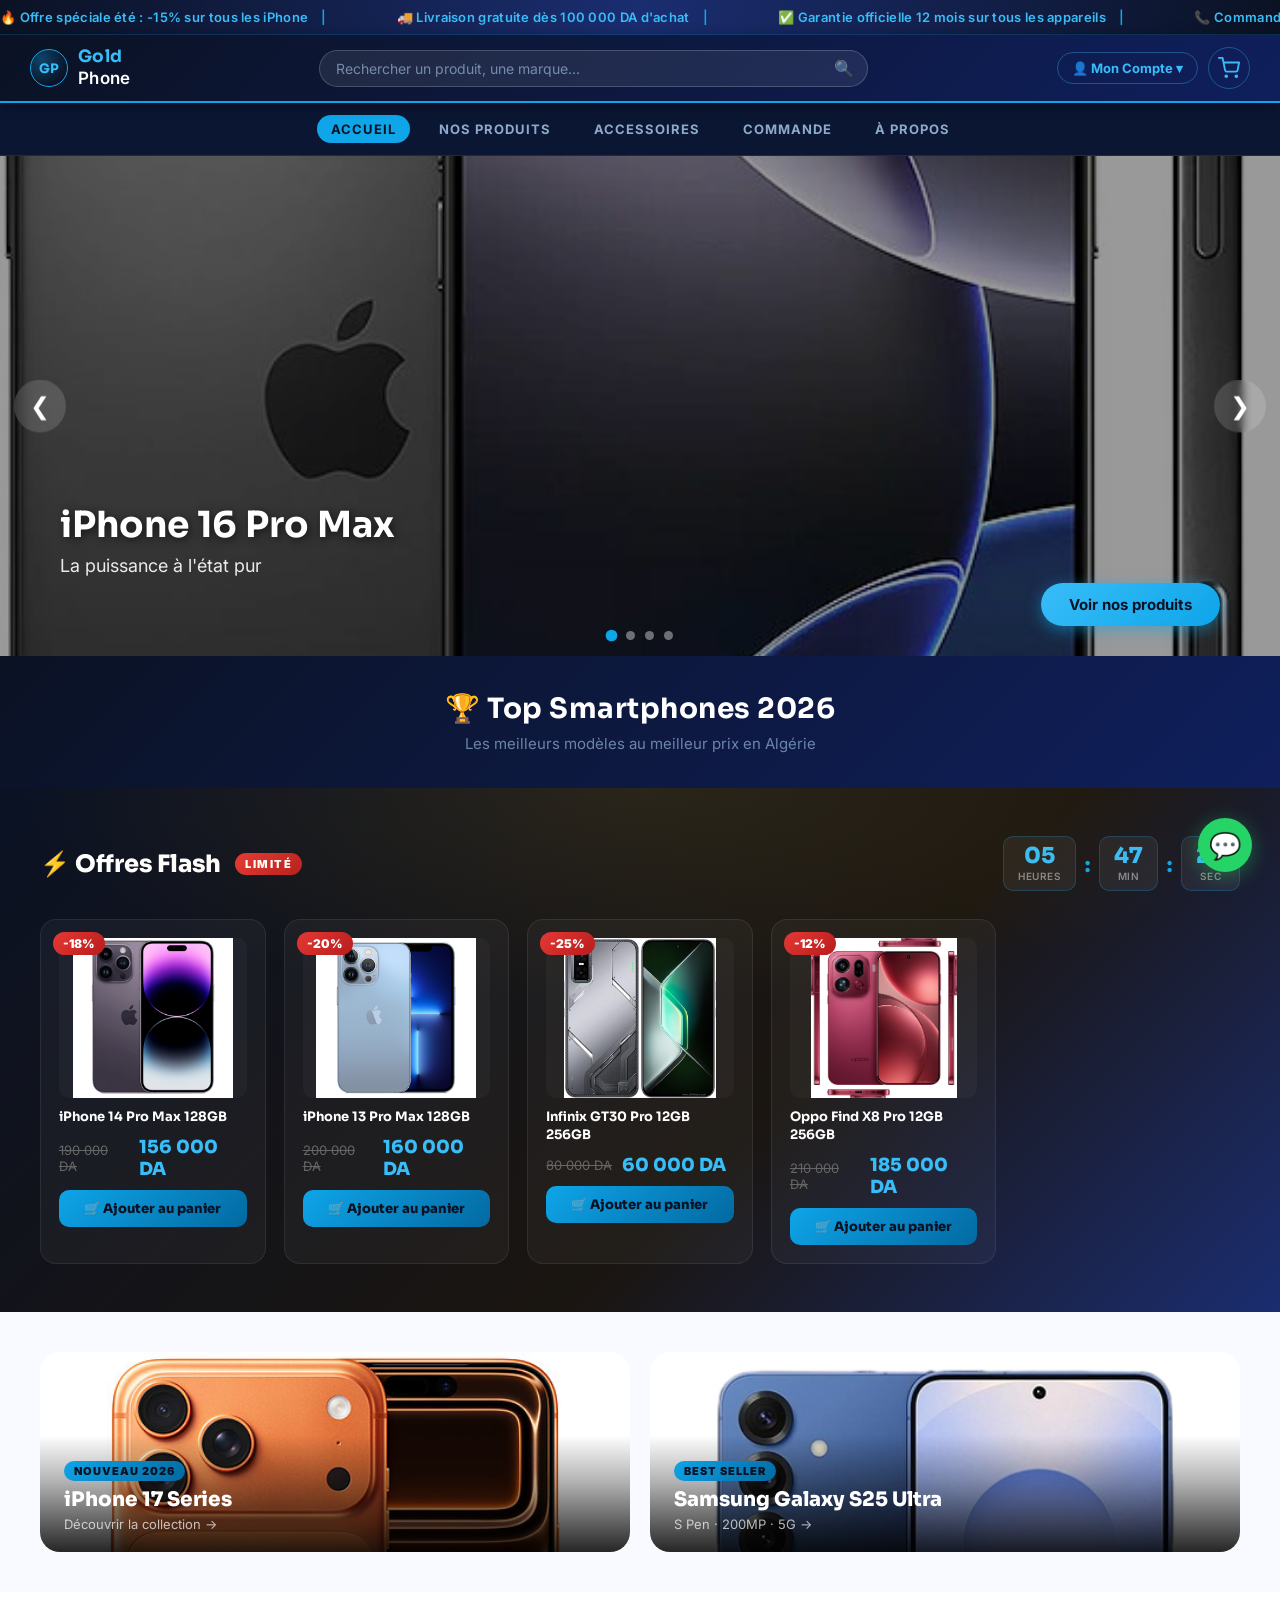
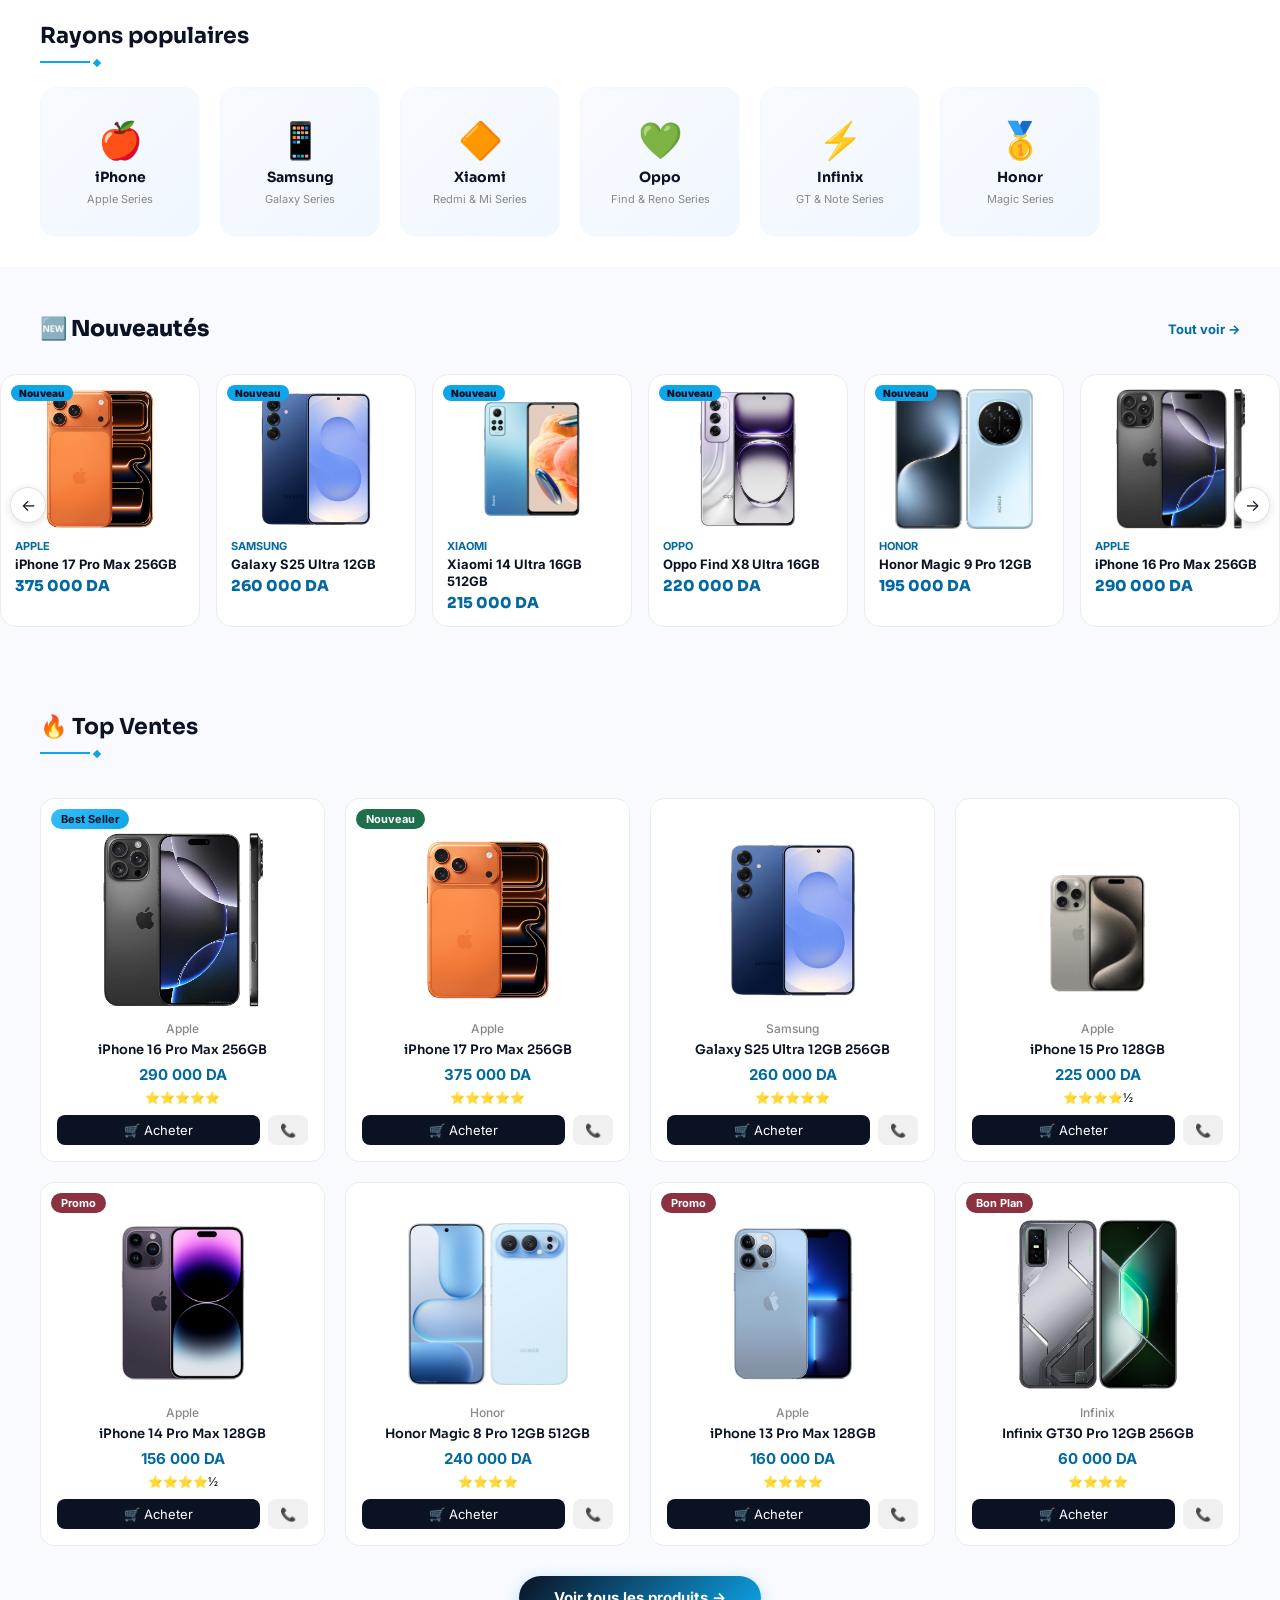
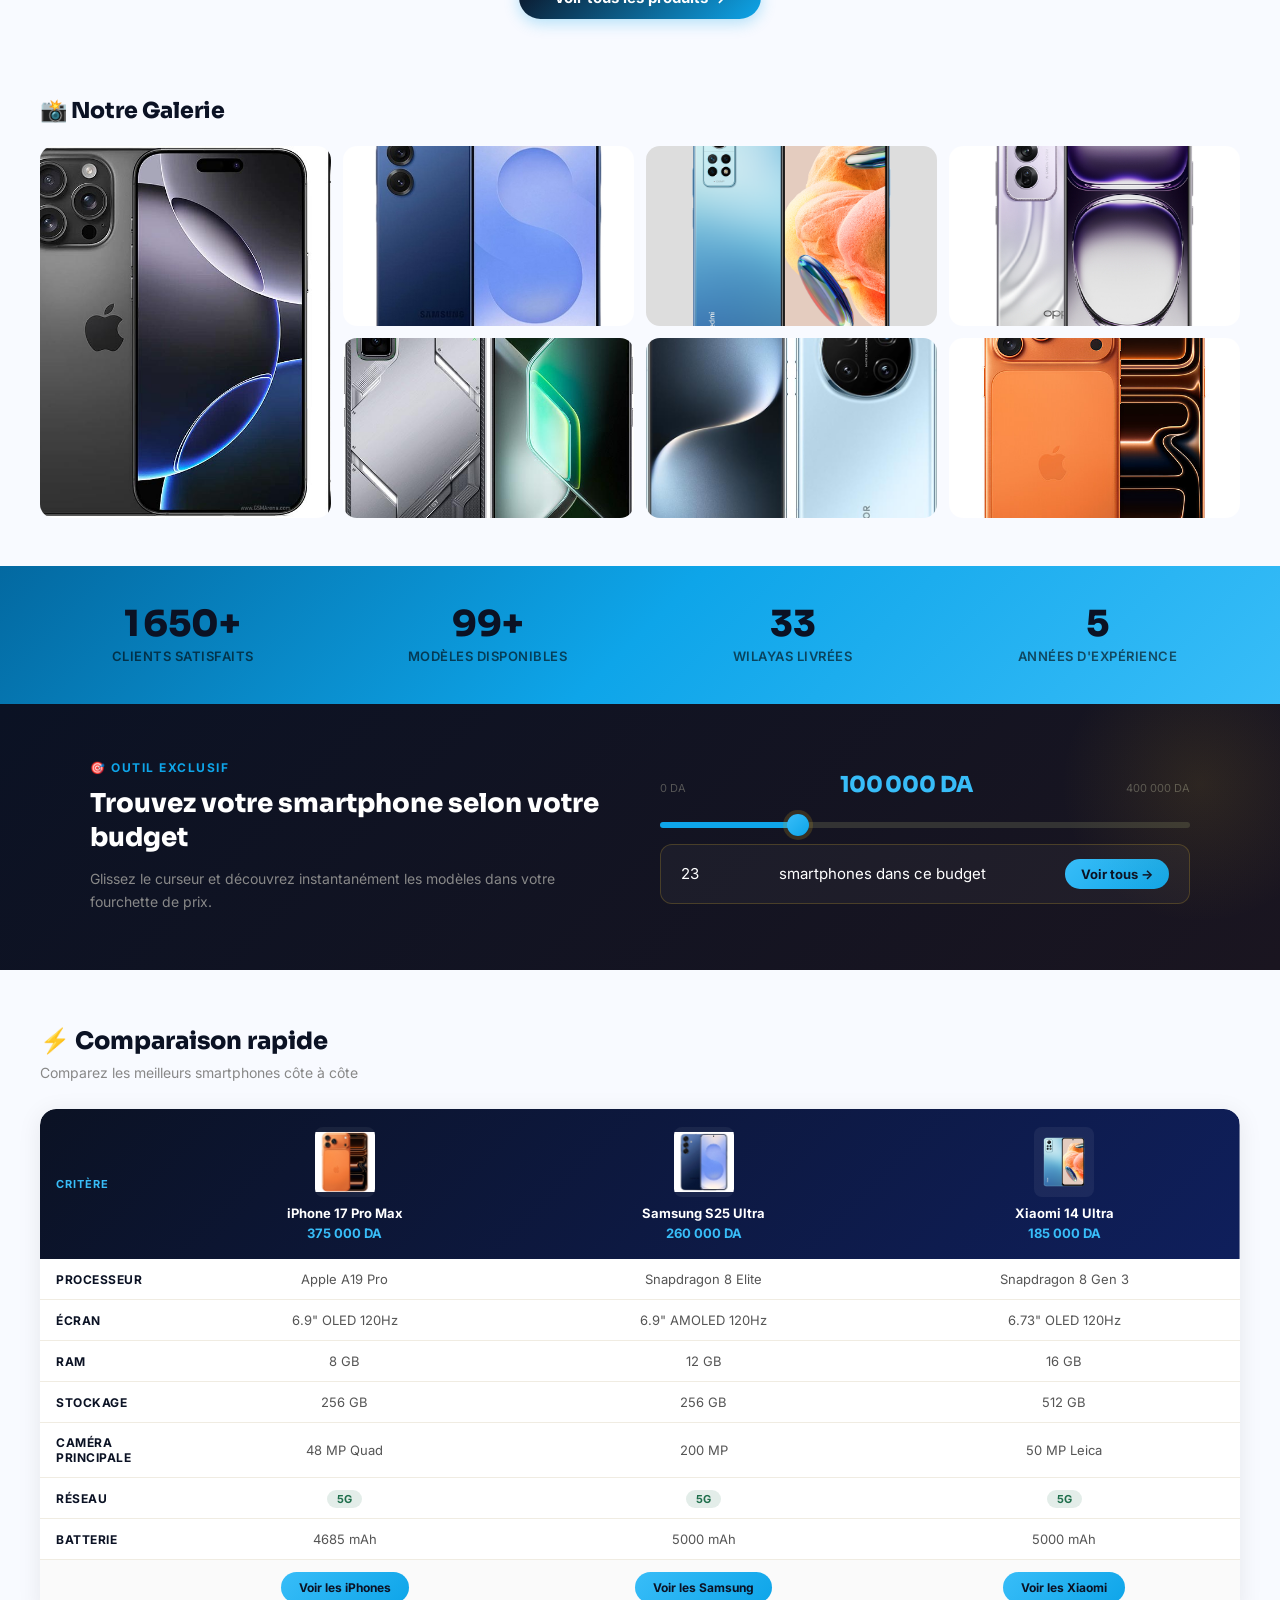
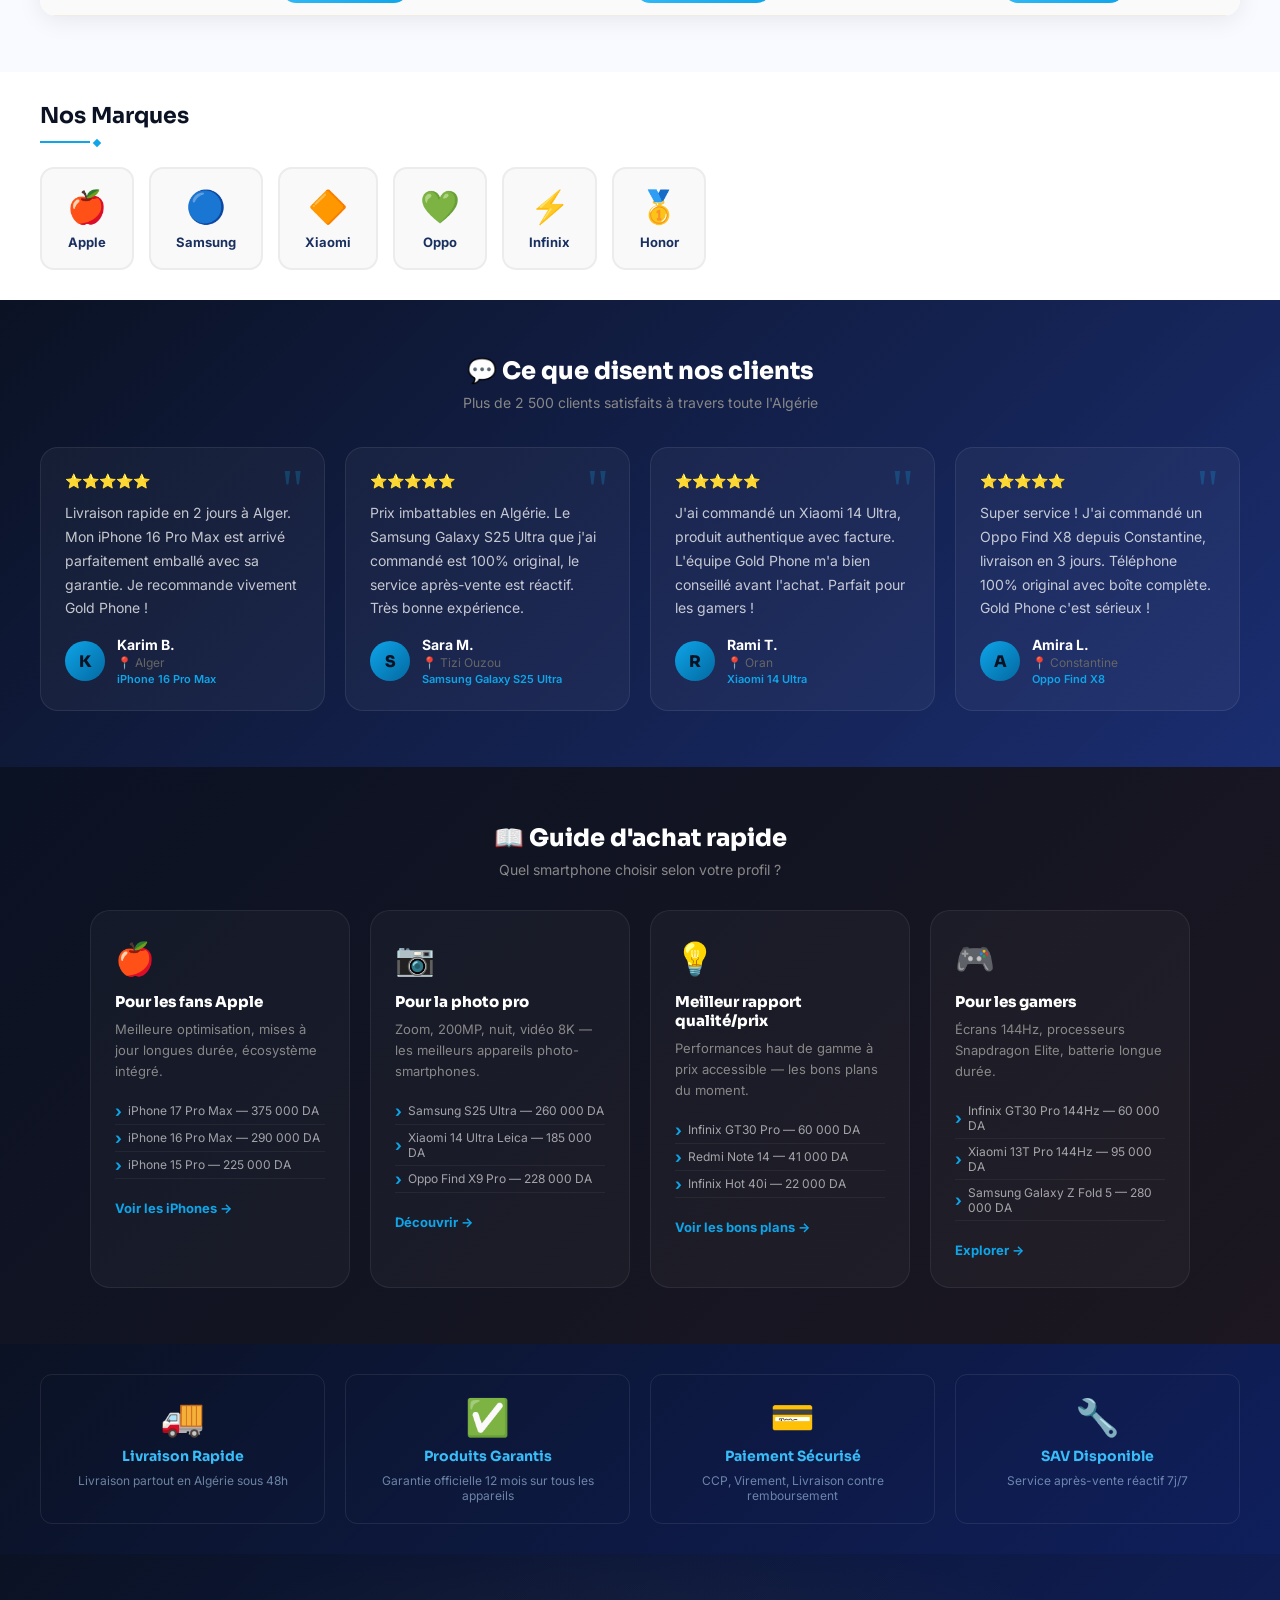
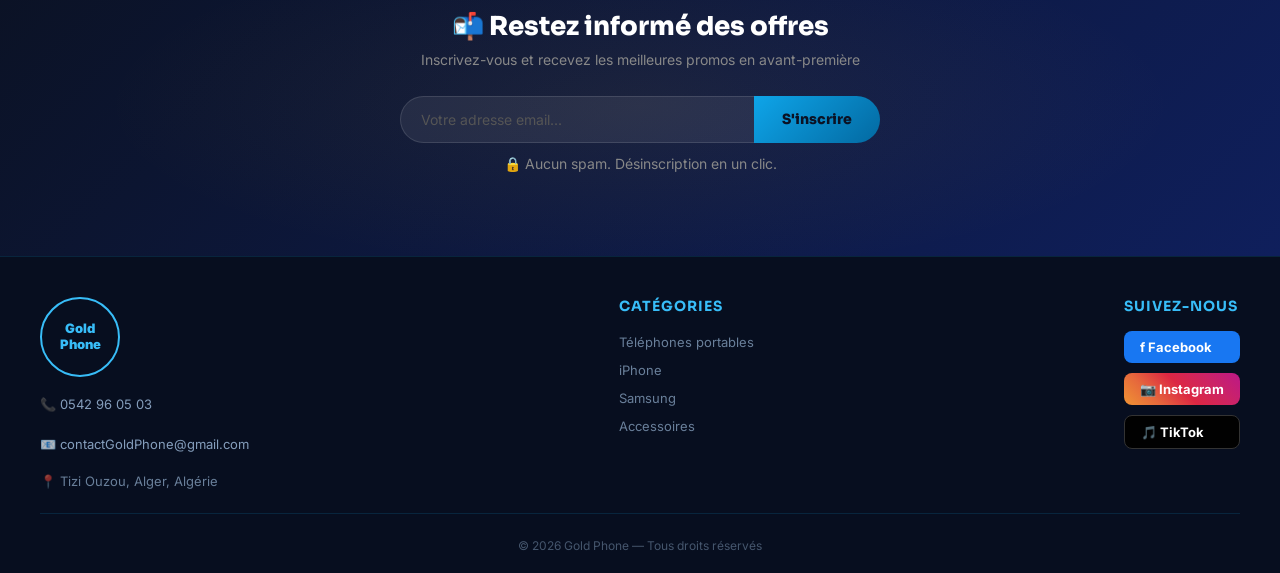
==== commit f3364b09: "Add files via upload" ====
--- a/goldPhone/index.html
+++ b/goldPhone/index.html
@@ -3,27 +3,70 @@
 <head>
 <meta charset="UTF-8">
 <meta name="viewport" content="width=device-width, initial-scale=1.0">
-<title>Gold Phone - Smartphones & Accessoires</title>
+<title>Gold Phone - Smartphones & Accessoires | Tizi Ouzou · Algérie</title>
+<meta name="description" content="Gold Phone, votre boutique de smartphones neufs et reconditionnés à Tizi Ouzou. iPhone, Samsung, Xiaomi, Oppo, Honor, Infinix. Garantie 12 mois, livraison en Algérie.">
+<link rel="icon" type="image/svg+xml" href="favicon.svg">
+<meta property="og:title" content="Gold Phone - Smartphones & Accessoires | Tizi Ouzou · Algérie">
+<meta property="og:description" content="Gold Phone, votre boutique de smartphones neufs et reconditionnés à Tizi Ouzou. iPhone, Samsung, Xiaomi, Oppo, Honor, Infinix. Garantie 12 mois, livraison en Algérie.">
+<meta property="og:type" content="website">
+<meta property="og:locale" content="fr_FR">
+<meta name="theme-color" content="#0b1224">
+<link rel="preconnect" href="https://fonts.googleapis.com">
+<link rel="preconnect" href="https://fonts.gstatic.com" crossorigin>
+<link href="https://fonts.googleapis.com/css2?family=Sora:wght@500;600;700;800&family=Inter:wght@400;500;600;700&display=swap" rel="stylesheet">
 <link rel="stylesheet" href="style.css">
 </head>
 
 <body>
+
+<!-- BARRE D'ANNONCES (ticker) -->
+<div class="annonce-bar">
+  <div class="annonce-track" id="announceTicker">
+    <span class="annonce-item">🔥 Offre spéciale été : -15% sur tous les iPhone <span class="sep">|</span></span>
+    <span class="annonce-item">🚚 Livraison gratuite dès 100 000 DA d'achat <span class="sep">|</span></span>
+    <span class="annonce-item">✅ Garantie officielle 12 mois sur tous les appareils <span class="sep">|</span></span>
+    <span class="annonce-item">📞 Commande rapide par téléphone : 0542 96 05 03 <span class="sep">|</span></span>
+    <span class="annonce-item">🆕 iPhone 17 Pro Max en stock — quantités limitées ! <span class="sep">|</span></span>
+    <span class="annonce-item">💳 Paiement en 3× sans frais disponible <span class="sep">|</span></span>
+    <!-- duplicate for seamless loop -->
+    <span class="annonce-item">🔥 Offre spéciale été : -15% sur tous les iPhone <span class="sep">|</span></span>
+    <span class="annonce-item">🚚 Livraison gratuite dès 100 000 DA d'achat <span class="sep">|</span></span>
+    <span class="annonce-item">✅ Garantie officielle 12 mois sur tous les appareils <span class="sep">|</span></span>
+    <span class="annonce-item">📞 Commande rapide par téléphone : 0542 96 05 03 <span class="sep">|</span></span>
+    <span class="annonce-item">🆕 iPhone 17 Pro Max en stock — quantités limitées ! <span class="sep">|</span></span>
+    <span class="annonce-item">💳 Paiement en 3× sans frais disponible <span class="sep">|</span></span>
+  </div>
+</div>
 
 <!-- HEADER -->
 <header>
   <div class="logo-header">
-    <span class="logo-text">Gold<br>Phone</span>
+    <span class="logo-mark">GP</span>
+    <span class="logo-text">Gold<br><b>Phone</b></span>
   </div>
   <div class="search">
     <input type="text" id="searchInput" placeholder="Rechercher un produit, une marque..." onkeyup="rechercherProduit()">
     <span class="search-icon">🔍</span>
   </div>
-  <div class="account-menu">
-    <button onclick="toggleMenu()">👤 Mon Compte ▾</button>
-    <div id="dropdown" class="dropdown">
-      <a href="inscription.html">Créer un compte</a>
-      <a href="connexion.html">Se connecter</a>
-    </div>
+  <div class="header-actions">
+    <div class="account-menu">
+      <button onclick="toggleMenu()">👤 Mon Compte ▾</button>
+      <div id="dropdown" class="dropdown">
+        <a href="connexion.html">Créer un compte</a>
+        <a href="connexion.html">Se connecter</a>
+      </div>
+    </div>
+    <a href="panier.html" class="cart-icon-btn" id="cartBtn" aria-label="Mon panier">
+      <svg xmlns="http://www.w3.org/2000/svg" viewBox="0 0 24 24" fill="none" stroke="currentColor" stroke-width="2" stroke-linecap="round" stroke-linejoin="round" width="22" height="22">
+        <circle cx="9" cy="21" r="1"></circle>
+        <circle cx="20" cy="21" r="1"></circle>
+        <path d="M1 1h4l2.68 13.39a2 2 0 0 0 2 1.61h9.72a2 2 0 0 0 2-1.61L23 6H6"></path>
+      </svg>
+      <span class="cart-badge" id="cartCount">0</span>
+    </a>
+    <button class="hamburger-btn" onclick="toggleNav()" aria-label="Ouvrir le menu" aria-expanded="false">
+      <span></span><span></span><span></span>
+    </button>
   </div>
 </header>
 
@@ -31,9 +74,9 @@
 <nav class="menu">
   <a href="index.html" class="active">ACCUEIL</a>
   <a href="produits.html">NOS PRODUITS</a>
-  <a href="accessoires.html">ACCESSOIRES</a>
+  <a href="produits.html">ACCESSOIRES</a>
   <a href="commande.html">COMMANDE</a>
-  <a href="a propos.html">À PROPOS</a>
+  <a href="a-propos.html">À PROPOS</a>
 </nav>
 
 <!-- SLIDER HERO -->
@@ -60,6 +103,13 @@
         <p>Le futur est arrivé</p>
       </div>
     </div>
+    <div class="slide" style="background:#0b1224;">
+      <img src="image/xiomi4.jpg" alt="Xiaomi 14 Ultra">
+      <div class="slide-overlay">
+        <h2>Xiaomi 14 Ultra</h2>
+        <p>Leica · Snapdragon 8 Gen 3</p>
+      </div>
+    </div>
   </div>
   <button class="slider-btn prev" onclick="changeSlide(-1)">&#10094;</button>
   <button class="slider-btn next" onclick="changeSlide(1)">&#10095;</button>
@@ -67,6 +117,7 @@
     <span class="dot active" onclick="goToSlide(0)"></span>
     <span class="dot" onclick="goToSlide(1)"></span>
     <span class="dot" onclick="goToSlide(2)"></span>
+    <span class="dot" onclick="goToSlide(3)"></span>
   </div>
   <a href="produits.html" class="btn-acceuil">Voir nos produits</a>
 </div>
@@ -77,6 +128,90 @@
     <h1>🏆 Top Smartphones 2026</h1>
     <p>Les meilleurs modèles au meilleur prix en Algérie</p>
   </section>
+</div>
+
+<!-- OFFRES FLASH -->
+<section class="flash-section">
+  <div class="flash-header">
+    <div class="flash-title">
+      <h2>⚡ Offres Flash</h2>
+      <span class="flash-label">Limité</span>
+    </div>
+    <div class="countdown" id="countdown">
+      <div class="cd-unit"><span class="cd-num" id="cd-h">05</span><span class="cd-lbl">Heures</span></div>
+      <span class="cd-sep">:</span>
+      <div class="cd-unit"><span class="cd-num" id="cd-m">47</span><span class="cd-lbl">Min</span></div>
+      <span class="cd-sep">:</span>
+      <div class="cd-unit"><span class="cd-num" id="cd-s">30</span><span class="cd-lbl">Sec</span></div>
+    </div>
+  </div>
+  <div class="flash-grid">
+
+    <div class="flash-card" onclick="voirFiche('iphone14pro','iPhone 14 Pro Max 128GB','156000','iphone14pro.jpg','Iphone','A16 Bionic, 6.7&quot; ProMotion OLED, Triple 48MP, 5G, Dynamic Island')">
+      <span class="flash-promo-badge">-18%</span>
+      <img src="image/iphone14pro.jpg" alt="iPhone 14 Pro Max">
+      <h5>iPhone 14 Pro Max 128GB</h5>
+      <div class="flash-prices">
+        <span class="flash-old">190 000 DA</span>
+        <span class="flash-new">156 000 DA</span>
+      </div>
+      <button class="flash-btn" onclick="event.stopPropagation(); ajouterAuPanier('iphone14pro','iPhone 14 Pro Max 128GB','156000 DA','iphone14pro.jpg')">🛒 Ajouter au panier</button>
+    </div>
+
+    <div class="flash-card" onclick="voirFiche('iphone13pro','iPhone 13 Pro Max 128GB','160000','iphone13pro.jpg','Iphone','A15 Bionic, 6.7&quot; ProMotion OLED, Triple 12MP, 5G, ProRes Video')">
+      <span class="flash-promo-badge">-20%</span>
+      <img src="image/iphone13pro.jpg" alt="iPhone 13 Pro Max">
+      <h5>iPhone 13 Pro Max 128GB</h5>
+      <div class="flash-prices">
+        <span class="flash-old">200 000 DA</span>
+        <span class="flash-new">160 000 DA</span>
+      </div>
+      <button class="flash-btn" onclick="event.stopPropagation(); ajouterAuPanier('iphone13pro','iPhone 13 Pro Max 128GB','160000 DA','iphone13pro.jpg')">🛒 Ajouter au panier</button>
+    </div>
+
+    <div class="flash-card" onclick="voirFiche('infinix1','Infinix GT30 Pro 12GB 256GB','60000','infinix1.jpg','Infinix','Dimensity 8200, 6.78&quot; AMOLED 144Hz, 108MP, 5G, Gaming Turbo')">
+      <span class="flash-promo-badge">-25%</span>
+      <img src="image/infinix1.jpg" alt="Infinix GT30 Pro">
+      <h5>Infinix GT30 Pro 12GB 256GB</h5>
+      <div class="flash-prices">
+        <span class="flash-old">80 000 DA</span>
+        <span class="flash-new">60 000 DA</span>
+      </div>
+      <button class="flash-btn" onclick="event.stopPropagation(); ajouterAuPanier('infinix1','Infinix GT30 Pro 12GB 256GB','60000 DA','infinix1.jpg')">🛒 Ajouter au panier</button>
+    </div>
+
+    <div class="flash-card" onclick="voirFiche('oppo1','Oppo Find X8 Pro 12GB 256GB','185000','oppo1.jpg','Oppo','Dimensity 9400, 6.78&quot; LTPO AMOLED, Hasselblad 50MP, 5G')">
+      <span class="flash-promo-badge">-12%</span>
+      <img src="image/oppo1.jpg" alt="Oppo Find X8 Pro">
+      <h5>Oppo Find X8 Pro 12GB 256GB</h5>
+      <div class="flash-prices">
+        <span class="flash-old">210 000 DA</span>
+        <span class="flash-new">185 000 DA</span>
+      </div>
+      <button class="flash-btn" onclick="event.stopPropagation(); ajouterAuPanier('oppo1','Oppo Find X8 Pro 12GB 256GB','185000 DA','oppo1.jpg')">🛒 Ajouter au panier</button>
+    </div>
+
+  </div>
+</section>
+
+<!-- BANNIÈRES PROMO -->
+<div class="promo-banners">
+  <div class="promo-banner" onclick="window.location.href='produits.html?marque=Iphone'">
+    <img src="image/iphone17orange.jpg" alt="iPhone 17 Collection">
+    <div class="promo-banner-overlay">
+      <span class="promo-banner-tag">Nouveau 2026</span>
+      <h3>iPhone 17 Series</h3>
+      <p>Découvrir la collection →</p>
+    </div>
+  </div>
+  <div class="promo-banner" onclick="window.location.href='produits.html?marque=Samsung'">
+    <img src="image/samsungs25.jpg" alt="Samsung Galaxy S25">
+    <div class="promo-banner-overlay">
+      <span class="promo-banner-tag">Best Seller</span>
+      <h3>Samsung Galaxy S25 Ultra</h3>
+      <p>S Pen · 200MP · 5G →</p>
+    </div>
+  </div>
 </div>
 
 <!-- CATEGORIES -->
@@ -116,6 +251,75 @@
   </div>
 </section>
 
+<!-- NOUVEAUTÉS — scroll horizontal -->
+<section class="nouveautes-section">
+  <div class="section-header">
+    <h2>🆕 Nouveautés</h2>
+    <a href="produits.html" class="voir-plus-link">Tout voir →</a>
+  </div>
+  <div class="scroll-track-wrapper">
+    <button class="scroll-nav left" onclick="scrollTrack('nouveautes', -1)">&#8592;</button>
+    <div class="scroll-track" id="nouveautes">
+
+      <div class="scroll-card" onclick="voirFiche('iphone17orange','iPhone 17 Pro Max 256GB','375000','iphone17orange.jpg','Iphone','A19 Pro, 6.9&quot; ProMotion OLED, Quad Camera 48MP, 5G')">
+        <span class="scroll-badge">Nouveau</span>
+        <img src="image/iphone17orange.jpg" alt="iPhone 17 Pro Max">
+        <div class="sc-brand">Apple</div>
+        <div class="sc-name">iPhone 17 Pro Max 256GB</div>
+        <div class="sc-price">375 000 DA</div>
+      </div>
+
+      <div class="scroll-card" onclick="voirFiche('samsungs25','Samsung Galaxy S25 Ultra 12GB 256GB','260000','samsungs25.jpg','Samsung','Snapdragon 8 Elite, 6.9&quot; Dynamic AMOLED, 200MP, S Pen')">
+        <span class="scroll-badge">Nouveau</span>
+        <img src="image/samsungs25.jpg" alt="Samsung S25 Ultra">
+        <div class="sc-brand">Samsung</div>
+        <div class="sc-name">Galaxy S25 Ultra 12GB</div>
+        <div class="sc-price">260 000 DA</div>
+      </div>
+
+      <div class="scroll-card" onclick="voirFiche('xiomi4','Xiaomi 14 Ultra 16GB 512GB','215000','xiomi4.jpg','Xiaomi','Snapdragon 8 Gen 3, 6.73&quot; AMOLED, Leica Quad 50MP, 5G')">
+        <span class="scroll-badge">Nouveau</span>
+        <img src="image/xiomi4.jpg" alt="Xiaomi 14 Ultra">
+        <div class="sc-brand">Xiaomi</div>
+        <div class="sc-name">Xiaomi 14 Ultra 16GB 512GB</div>
+        <div class="sc-price">215 000 DA</div>
+      </div>
+
+      <div class="scroll-card" onclick="voirFiche('oppo12','Oppo Find X8 Ultra 16GB 512GB','220000','oppo12.jpg','Oppo','Snapdragon 8 Elite, 6.82&quot; LTPO AMOLED, Hasselblad 200MP')">
+        <span class="scroll-badge">Nouveau</span>
+        <img src="image/oppo12.jpg" alt="Oppo Find X8">
+        <div class="sc-brand">Oppo</div>
+        <div class="sc-name">Oppo Find X8 Ultra 16GB</div>
+        <div class="sc-price">220 000 DA</div>
+      </div>
+
+      <div class="scroll-card" onclick="voirFiche('honor4','Honor Magic 9 Pro 12GB 256GB','195000','honor4.jpg','Honor','Kirin 9020, 6.8&quot; OLED 120Hz, Triple 50MP, 5G')">
+        <span class="scroll-badge">Nouveau</span>
+        <img src="image/honor4.jpg" alt="Honor Magic 9">
+        <div class="sc-brand">Honor</div>
+        <div class="sc-name">Honor Magic 9 Pro 12GB</div>
+        <div class="sc-price">195 000 DA</div>
+      </div>
+
+      <div class="scroll-card" onclick="voirFiche('iphone16promax','iPhone 16 Pro Max 256GB','290000','iphone16promax.jpg','Iphone','A18 Pro, 6.9&quot; OLED, Triple 48MP, 5G, Titane Desert')">
+        <img src="image/iphone16promax.jpg" alt="iPhone 16 Pro Max">
+        <div class="sc-brand">Apple</div>
+        <div class="sc-name">iPhone 16 Pro Max 256GB</div>
+        <div class="sc-price">290 000 DA</div>
+      </div>
+
+      <div class="scroll-card" onclick="voirFiche('infinix6','Infinix Zero Ultra 8GB 256GB','55000','infinix6.jpg','Infinix','Dimensity 920, 6.8&quot; AMOLED 120Hz, 200MP, 180W charge')">
+        <img src="image/infinix6.jpg" alt="Infinix Zero Ultra">
+        <div class="sc-brand">Infinix</div>
+        <div class="sc-name">Infinix Zero Ultra 8GB</div>
+        <div class="sc-price">55 000 DA</div>
+      </div>
+
+    </div>
+    <button class="scroll-nav right" onclick="scrollTrack('nouveautes', 1)">&#8594;</button>
+  </div>
+</section>
+
 <!-- TOP VENTES -->
 <section class="produits">
   <h2>🔥 Top Ventes</h2>
@@ -129,7 +333,7 @@
       <p class="price">290 000 DA</p>
       <div class="stars">⭐⭐⭐⭐⭐</div>
       <div class="card-actions">
-        <button class="btn btn-buy" onclick="event.stopPropagation(); window.location.href='#'">🛒 Acheter</button>
+        <button class="btn btn-buy" onclick="event.stopPropagation(); ajouterAuPanier('iphone16promax','iPhone 16 Pro Max 256GB','290000 DA','iphone16promax.jpg')">🛒 Acheter</button>
         <a href="tel:0542960503" class="btn btn-call" onclick="event.stopPropagation()">📞</a>
       </div>
     </div>
@@ -142,7 +346,7 @@
       <p class="price">375 000 DA</p>
       <div class="stars">⭐⭐⭐⭐⭐</div>
       <div class="card-actions">
-        <button class="btn btn-buy" onclick="event.stopPropagation(); window.location.href='#'">🛒 Acheter</button>
+        <button class="btn btn-buy" onclick="event.stopPropagation(); ajouterAuPanier('iphone17orange','iPhone 17 Pro Max 256GB','375000 DA','iphone17orange.jpg')">🛒 Acheter</button>
         <a href="tel:0542960503" class="btn btn-call" onclick="event.stopPropagation()">📞</a>
       </div>
     </div>
@@ -154,7 +358,7 @@
       <p class="price">260 000 DA</p>
       <div class="stars">⭐⭐⭐⭐⭐</div>
       <div class="card-actions">
-        <button class="btn btn-buy" onclick="event.stopPropagation(); window.location.href='#'">🛒 Acheter</button>
+        <button class="btn btn-buy" onclick="event.stopPropagation(); ajouterAuPanier('samsungs25','Samsung Galaxy S25 Ultra 12GB 256GB','260000 DA','samsungs25.jpg')">🛒 Acheter</button>
         <a href="tel:0542960503" class="btn btn-call" onclick="event.stopPropagation()">📞</a>
       </div>
     </div>
@@ -166,7 +370,7 @@
       <p class="price">225 000 DA</p>
       <div class="stars">⭐⭐⭐⭐½</div>
       <div class="card-actions">
-        <button class="btn btn-buy" onclick="event.stopPropagation(); window.location.href='#'">🛒 Acheter</button>
+        <button class="btn btn-buy" onclick="event.stopPropagation(); ajouterAuPanier('iphone15pro','iPhone 15 Pro 128GB','225000 DA','iphone 15 pro.jpg')">🛒 Acheter</button>
         <a href="tel:0542960503" class="btn btn-call" onclick="event.stopPropagation()">📞</a>
       </div>
     </div>
@@ -179,7 +383,7 @@
       <p class="price">156 000 DA</p>
       <div class="stars">⭐⭐⭐⭐½</div>
       <div class="card-actions">
-        <button class="btn btn-buy" onclick="event.stopPropagation(); window.location.href='#'">🛒 Acheter</button>
+        <button class="btn btn-buy" onclick="event.stopPropagation(); ajouterAuPanier('iphone14pro','iPhone 14 Pro Max 128GB','156000 DA','iphone14pro.jpg')">🛒 Acheter</button>
         <a href="tel:0542960503" class="btn btn-call" onclick="event.stopPropagation()">📞</a>
       </div>
     </div>
@@ -191,7 +395,7 @@
       <p class="price">240 000 DA</p>
       <div class="stars">⭐⭐⭐⭐</div>
       <div class="card-actions">
-        <button class="btn btn-buy" onclick="event.stopPropagation(); window.location.href='#'">🛒 Acheter</button>
+        <button class="btn btn-buy" onclick="event.stopPropagation(); ajouterAuPanier('honor2','Honor Magic 8 Pro 12GB 512GB','240000 DA','honor2.jpg')">🛒 Acheter</button>
         <a href="tel:0542960503" class="btn btn-call" onclick="event.stopPropagation()">📞</a>
       </div>
     </div>
@@ -204,7 +408,7 @@
       <p class="price">160 000 DA</p>
       <div class="stars">⭐⭐⭐⭐</div>
       <div class="card-actions">
-        <button class="btn btn-buy" onclick="event.stopPropagation(); window.location.href='#'">🛒 Acheter</button>
+        <button class="btn btn-buy" onclick="event.stopPropagation(); ajouterAuPanier('iphone13pro','iPhone 13 Pro Max 128GB','160000 DA','iphone13pro.jpg')">🛒 Acheter</button>
         <a href="tel:0542960503" class="btn btn-call" onclick="event.stopPropagation()">📞</a>
       </div>
     </div>
@@ -217,7 +421,7 @@
       <p class="price">60 000 DA</p>
       <div class="stars">⭐⭐⭐⭐</div>
       <div class="card-actions">
-        <button class="btn btn-buy" onclick="event.stopPropagation(); window.location.href='#'">🛒 Acheter</button>
+        <button class="btn btn-buy" onclick="event.stopPropagation(); ajouterAuPanier('infinix1','Infinix GT30 Pro 12GB 256GB','60000 DA','infinix1.jpg')">🛒 Acheter</button>
         <a href="tel:0542960503" class="btn btn-call" onclick="event.stopPropagation()">📞</a>
       </div>
     </div>
@@ -225,6 +429,129 @@
   </div>
   <div class="voir-tout-wrapper">
     <a href="produits.html" class="btn-voirtout">Voir tous les produits →</a>
+  </div>
+</section>
+
+<!-- GALERIE PHOTOS -->
+<section class="galerie-section">
+  <h2>📸 Notre Galerie</h2>
+  <div class="galerie-grid">
+    <div class="gal-item" onclick="voirFiche('iphone16promax','iPhone 16 Pro Max 256GB','290000','iphone16promax.jpg','Iphone','A18 Pro, 6.9&quot; OLED, Triple 48MP')">
+      <img src="image/iphone16promax.jpg" alt="iPhone 16 Pro Max">
+      <div class="gal-overlay"><span>iPhone 16 Pro Max</span></div>
+    </div>
+    <div class="gal-item" onclick="voirFiche('samsungs25','Samsung Galaxy S25 Ultra','260000','samsungs25.jpg','Samsung','Snapdragon 8 Elite')">
+      <img src="image/samsungs25.jpg" alt="Samsung Galaxy S25">
+      <div class="gal-overlay"><span>Samsung S25 Ultra</span></div>
+    </div>
+    <div class="gal-item" onclick="voirFiche('xiomi4','Xiaomi 14 Ultra','215000','xiomi4.jpg','Xiaomi','Snapdragon 8 Gen 3')">
+      <img src="image/xiomi4.jpg" alt="Xiaomi 14 Ultra">
+      <div class="gal-overlay"><span>Xiaomi 14 Ultra</span></div>
+    </div>
+    <div class="gal-item" onclick="voirFiche('oppo12','Oppo Find X8 Ultra','220000','oppo12.jpg','Oppo','Hasselblad 200MP')">
+      <img src="image/oppo12.jpg" alt="Oppo Find X8">
+      <div class="gal-overlay"><span>Oppo Find X8 Ultra</span></div>
+    </div>
+    <div class="gal-item" onclick="voirFiche('infinix1','Infinix GT30 Pro','60000','infinix1.jpg','Infinix','Gaming 144Hz')">
+      <img src="image/infinix1.jpg" alt="Infinix GT30">
+      <div class="gal-overlay"><span>Infinix GT30 Pro</span></div>
+    </div>
+    <div class="gal-item" onclick="voirFiche('honor4','Honor Magic 9 Pro','195000','honor4.jpg','Honor','Kirin 9020')">
+      <img src="image/honor4.jpg" alt="Honor Magic 9">
+      <div class="gal-overlay"><span>Honor Magic 9 Pro</span></div>
+    </div>
+    <div class="gal-item" onclick="window.location.href='produits.html?marque=Iphone'">
+      <img src="image/iphone17orange.jpg" alt="iPhone 17">
+      <div class="gal-overlay"><span>iPhone 17 Pro Max</span></div>
+    </div>
+  </div>
+</section>
+
+<!-- BANDEAU CHIFFRES CLÉS -->
+<div class="stats-band">
+  <div class="stat-item">
+    <span class="stat-num" data-target="2500">0</span>
+    <span class="stat-lbl">Clients satisfaits</span>
+  </div>
+  <div class="stat-item">
+    <span class="stat-num" data-target="150">0</span>
+    <span class="stat-lbl">Modèles disponibles</span>
+  </div>
+  <div class="stat-item">
+    <span class="stat-num" data-target="48">0</span>
+    <span class="stat-lbl">Wilayas livrées</span>
+  </div>
+  <div class="stat-item">
+    <span class="stat-num" data-target="5">0</span>
+    <span class="stat-lbl">Années d'expérience</span>
+  </div>
+</div>
+
+<!-- TROUVEUR DE BUDGET -->
+<section class="budget-finder">
+  <div class="budget-inner">
+    <div class="budget-text">
+      <div class="budget-eyebrow">🎯 Outil exclusif</div>
+      <h2>Trouvez votre smartphone selon votre budget</h2>
+      <p>Glissez le curseur et découvrez instantanément les modèles dans votre fourchette de prix.</p>
+    </div>
+    <div class="budget-slider-area">
+      <div class="budget-display">
+        <span class="budget-min-lbl">0 DA</span>
+        <span class="budget-cur-lbl" id="budgetLabel">100 000 DA</span>
+        <span class="budget-max-lbl">400 000 DA</span>
+      </div>
+      <input type="range" class="budget-range" id="budgetSlider" min="0" max="400000" value="100000" step="5000" oninput="updateBudget(this.value)">
+      <div class="budget-result" id="budgetResult">
+        <span id="budgetCount">...</span> smartphones dans ce budget
+        <a href="#" id="budgetLink" class="budget-link">Voir tous →</a>
+      </div>
+    </div>
+  </div>
+</section>
+
+<!-- COMPARATEUR RAPIDE -->
+<section class="comparateur-section">
+  <h2>⚡ Comparaison rapide</h2>
+  <p class="comp-sub">Comparez les meilleurs smartphones côte à côte</p>
+  <div class="comp-table-wrapper">
+    <table class="comp-table">
+      <thead>
+        <tr>
+          <th>Critère</th>
+          <th>
+            <img src="image/iphone17orange.jpg" alt="iPhone 17 Pro Max">
+            <div>iPhone 17 Pro Max</div>
+            <div class="comp-prix">375 000 DA</div>
+          </th>
+          <th>
+            <img src="image/samsungs25.jpg" alt="Samsung S25 Ultra">
+            <div>Samsung S25 Ultra</div>
+            <div class="comp-prix">260 000 DA</div>
+          </th>
+          <th>
+            <img src="image/xiomi4.jpg" alt="Xiaomi 14 Ultra">
+            <div>Xiaomi 14 Ultra</div>
+            <div class="comp-prix">185 000 DA</div>
+          </th>
+        </tr>
+      </thead>
+      <tbody>
+        <tr><td>Processeur</td><td>Apple A19 Pro</td><td>Snapdragon 8 Elite</td><td>Snapdragon 8 Gen 3</td></tr>
+        <tr><td>Écran</td><td>6.9" OLED 120Hz</td><td>6.9" AMOLED 120Hz</td><td>6.73" OLED 120Hz</td></tr>
+        <tr><td>RAM</td><td>8 GB</td><td>12 GB</td><td>16 GB</td></tr>
+        <tr><td>Stockage</td><td>256 GB</td><td>256 GB</td><td>512 GB</td></tr>
+        <tr><td>Caméra principale</td><td>48 MP Quad</td><td>200 MP</td><td>50 MP Leica</td></tr>
+        <tr><td>Réseau</td><td><span class="comp-tag-5g">5G</span></td><td><span class="comp-tag-5g">5G</span></td><td><span class="comp-tag-5g">5G</span></td></tr>
+        <tr><td>Batterie</td><td>4685 mAh</td><td>5000 mAh</td><td>5000 mAh</td></tr>
+        <tr class="comp-row-action">
+          <td></td>
+          <td><a href="produits.html?marque=Iphone" class="comp-btn">Voir les iPhones</a></td>
+          <td><a href="produits.html?marque=Samsung" class="comp-btn">Voir les Samsung</a></td>
+          <td><a href="produits.html?marque=Xiaomi" class="comp-btn">Voir les Xiaomi</a></td>
+        </tr>
+      </tbody>
+    </table>
   </div>
 </section>
 
@@ -232,30 +559,127 @@
 <section class="brands">
   <h2>Nos Marques</h2>
   <div class="brand-list">
-    <a href="produits.html?marque=Iphone" class="brand-item">
-      <div class="brand-logo">🍎</div>
-      <span>Apple</span>
-    </a>
-    <a href="produits.html?marque=Samsung" class="brand-item">
-      <div class="brand-logo">🔵</div>
-      <span>Samsung</span>
-    </a>
-    <a href="produits.html?marque=Xiaomi" class="brand-item">
-      <div class="brand-logo">🔶</div>
-      <span>Xiaomi</span>
-    </a>
-    <a href="produits.html?marque=Oppo" class="brand-item">
-      <div class="brand-logo">💚</div>
-      <span>Oppo</span>
-    </a>
-    <a href="produits.html?marque=Infinix" class="brand-item">
-      <div class="brand-logo">⚡</div>
-      <span>Infinix</span>
-    </a>
-    <a href="produits.html?marque=Honor" class="brand-item">
-      <div class="brand-logo">🥇</div>
-      <span>Honor</span>
-    </a>
+    <a href="produits.html?marque=Iphone" class="brand-item"><div class="brand-logo">🍎</div><span>Apple</span></a>
+    <a href="produits.html?marque=Samsung" class="brand-item"><div class="brand-logo">🔵</div><span>Samsung</span></a>
+    <a href="produits.html?marque=Xiaomi" class="brand-item"><div class="brand-logo">🔶</div><span>Xiaomi</span></a>
+    <a href="produits.html?marque=Oppo" class="brand-item"><div class="brand-logo">💚</div><span>Oppo</span></a>
+    <a href="produits.html?marque=Infinix" class="brand-item"><div class="brand-logo">⚡</div><span>Infinix</span></a>
+    <a href="produits.html?marque=Honor" class="brand-item"><div class="brand-logo">🥇</div><span>Honor</span></a>
+  </div>
+</section>
+
+<!-- TÉMOIGNAGES CLIENTS -->
+<section class="temoignages">
+  <h2>💬 Ce que disent nos clients</h2>
+  <p class="sub">Plus de 2 500 clients satisfaits à travers toute l'Algérie</p>
+  <div class="temoignages-grid">
+
+    <div class="temoignage-card">
+      <div class="temoignage-stars">⭐⭐⭐⭐⭐</div>
+      <p class="temoignage-text">Livraison rapide en 2 jours à Alger. Mon iPhone 16 Pro Max est arrivé parfaitement emballé avec sa garantie. Je recommande vivement Gold Phone !</p>
+      <div class="temoignage-author">
+        <div class="author-avatar">K</div>
+        <div class="author-info">
+          <div class="name">Karim B.</div>
+          <div class="loc">📍 Alger</div>
+          <div class="prod-bought">iPhone 16 Pro Max</div>
+        </div>
+      </div>
+    </div>
+
+    <div class="temoignage-card">
+      <div class="temoignage-stars">⭐⭐⭐⭐⭐</div>
+      <p class="temoignage-text">Prix imbattables en Algérie. Le Samsung Galaxy S25 Ultra que j'ai commandé est 100% original, le service après-vente est réactif. Très bonne expérience.</p>
+      <div class="temoignage-author">
+        <div class="author-avatar">S</div>
+        <div class="author-info">
+          <div class="name">Sara M.</div>
+          <div class="loc">📍 Tizi Ouzou</div>
+          <div class="prod-bought">Samsung Galaxy S25 Ultra</div>
+        </div>
+      </div>
+    </div>
+
+    <div class="temoignage-card">
+      <div class="temoignage-stars">⭐⭐⭐⭐⭐</div>
+      <p class="temoignage-text">J'ai commandé un Xiaomi 14 Ultra, produit authentique avec facture. L'équipe Gold Phone m'a bien conseillé avant l'achat. Parfait pour les gamers !</p>
+      <div class="temoignage-author">
+        <div class="author-avatar">R</div>
+        <div class="author-info">
+          <div class="name">Rami T.</div>
+          <div class="loc">📍 Oran</div>
+          <div class="prod-bought">Xiaomi 14 Ultra</div>
+        </div>
+      </div>
+    </div>
+
+    <div class="temoignage-card">
+      <div class="temoignage-stars">⭐⭐⭐⭐⭐</div>
+      <p class="temoignage-text">Super service ! J'ai commandé un Oppo Find X8 depuis Constantine, livraison en 3 jours. Téléphone 100% original avec boîte complète. Gold Phone c'est sérieux !</p>
+      <div class="temoignage-author">
+        <div class="author-avatar">A</div>
+        <div class="author-info">
+          <div class="name">Amira L.</div>
+          <div class="loc">📍 Constantine</div>
+          <div class="prod-bought">Oppo Find X8</div>
+        </div>
+      </div>
+    </div>
+
+  </div>
+</section>
+
+<!-- GUIDE D'ACHAT -->
+<section class="guide-achat">
+  <div class="guide-header">
+    <h2>📖 Guide d'achat rapide</h2>
+    <p>Quel smartphone choisir selon votre profil ?</p>
+  </div>
+  <div class="guide-grid">
+    <div class="guide-card" onclick="window.location.href='produits.html?marque=Iphone'">
+      <div class="guide-icon">🍎</div>
+      <h3>Pour les fans Apple</h3>
+      <p>Meilleure optimisation, mises à jour longues durée, écosystème intégré.</p>
+      <ul class="guide-list">
+        <li>iPhone 17 Pro Max — 375 000 DA</li>
+        <li>iPhone 16 Pro Max — 290 000 DA</li>
+        <li>iPhone 15 Pro — 225 000 DA</li>
+      </ul>
+      <span class="guide-link">Voir les iPhones →</span>
+    </div>
+    <div class="guide-card" onclick="window.location.href='produits.html?marque=Samsung'">
+      <div class="guide-icon">📷</div>
+      <h3>Pour la photo pro</h3>
+      <p>Zoom, 200MP, nuit, vidéo 8K — les meilleurs appareils photo-smartphones.</p>
+      <ul class="guide-list">
+        <li>Samsung S25 Ultra — 260 000 DA</li>
+        <li>Xiaomi 14 Ultra Leica — 185 000 DA</li>
+        <li>Oppo Find X9 Pro — 228 000 DA</li>
+      </ul>
+      <span class="guide-link">Découvrir →</span>
+    </div>
+    <div class="guide-card" onclick="window.location.href='produits.html?marque=Xiaomi'">
+      <div class="guide-icon">💡</div>
+      <h3>Meilleur rapport qualité/prix</h3>
+      <p>Performances haut de gamme à prix accessible — les bons plans du moment.</p>
+      <ul class="guide-list">
+        <li>Infinix GT30 Pro — 60 000 DA</li>
+        <li>Redmi Note 14 — 41 000 DA</li>
+        <li>Infinix Hot 40i — 22 000 DA</li>
+      </ul>
+      <span class="guide-link">Voir les bons plans →</span>
+    </div>
+    <div class="guide-card" onclick="window.location.href='produits.html?marque=Samsung'">
+      <div class="guide-icon">🎮</div>
+      <h3>Pour les gamers</h3>
+      <p>Écrans 144Hz, processeurs Snapdragon Elite, batterie longue durée.</p>
+      <ul class="guide-list">
+        <li>Infinix GT30 Pro 144Hz — 60 000 DA</li>
+        <li>Xiaomi 13T Pro 144Hz — 95 000 DA</li>
+        <li>Samsung Galaxy Z Fold 5 — 280 000 DA</li>
+      </ul>
+      <span class="guide-link">Explorer →</span>
+    </div>
   </div>
 </section>
 
@@ -265,12 +689,12 @@
     <div class="avantage">
       <span class="av-icon">🚚</span>
       <h4>Livraison Rapide</h4>
-      <p>Livraison partout en Algérie</p>
+      <p>Livraison partout en Algérie sous 48h</p>
     </div>
     <div class="avantage">
       <span class="av-icon">✅</span>
       <h4>Produits Garantis</h4>
-      <p>Garantie officielle sur tous les appareils</p>
+      <p>Garantie officielle 12 mois sur tous les appareils</p>
     </div>
     <div class="avantage">
       <span class="av-icon">💳</span>
@@ -280,9 +704,20 @@
     <div class="avantage">
       <span class="av-icon">🔧</span>
       <h4>SAV Disponible</h4>
-      <p>Service après-vente réactif</p>
-    </div>
-  </div>
+      <p>Service après-vente réactif 7j/7</p>
+    </div>
+  </div>
+</section>
+
+<!-- NEWSLETTER -->
+<section class="newsletter">
+  <h2>📬 Restez informé des offres</h2>
+  <p>Inscrivez-vous et recevez les meilleures promos en avant-première</p>
+  <div class="newsletter-form">
+    <input type="email" id="nlEmail" placeholder="Votre adresse email...">
+    <button onclick="subscriberNewsletter()">S'inscrire</button>
+  </div>
+  <p class="newsletter-note">🔒 Aucun spam. Désinscription en un clic.</p>
 </section>
 
 <!-- FOOTER -->
@@ -291,7 +726,7 @@
     <div class="footer-left">
       <div class="logo-footer">Gold<br>Phone</div>
       <a href="tel:0542960503" class="tel">📞 0542 96 05 03</a><br><br>
-      <a href="#" class="tel">📧 contactGoldPhone@gmail.com</a><br><br>
+      <a href="mailto:contactGoldPhone@gmail.com" class="tel">📧 contactGoldPhone@gmail.com</a><br><br>
       <p>📍 Tizi Ouzou, Alger, Algérie</p>
     </div>
     <div class="footer-middle">
@@ -300,14 +735,14 @@
         <li><a href="produits.html">Téléphones portables</a></li>
         <li><a href="produits.html?marque=Iphone">iPhone</a></li>
         <li><a href="produits.html?marque=Samsung">Samsung</a></li>
-        <li><a href="#">Accessoires</a></li>
+        <li><a href="produits.html">Accessoires</a></li>
       </ul>
     </div>
     <div class="footer-right">
       <h3>SUIVEZ-NOUS</h3>
       <div class="social-links">
-        <a href="#" class="social-btn fb">f Facebook</a>
-        <a href="#" class="social-btn ig">📷 Instagram</a>
+        <a href="https://www.facebook.com/goldphone" target="_blank" rel="noopener noreferrer" class="social-btn fb">f Facebook</a>
+        <a href="https://www.instagram.com/goldphone" target="_blank" rel="noopener noreferrer" class="social-btn ig">📷 Instagram</a>
         <a href="#" class="social-btn tk">🎵 TikTok</a>
       </div>
     </div>
@@ -317,55 +752,140 @@
   </div>
 </footer>
 
+<!-- BOUTON WHATSAPP FLOTTANT -->
+<a href="https://wa.me/213542960503?text=Bonjour%20Gold%20Phone%2C%20je%20voudrais%20des%20informations%20sur%20vos%20smartphones."
+   class="whatsapp-float" target="_blank" rel="noopener" title="Contacter sur WhatsApp">
+  💬
+</a>
+
 <script src="script.js"></script>
 <script>
-// Slider
+// ========================
+// SLIDER (4 slides)
+// ========================
 let currentSlide = 0;
 const slides = document.querySelectorAll('.slide');
-const dots = document.querySelectorAll('.dot');
+const dots   = document.querySelectorAll('.dot');
 
 function updateSlider() {
   slides.forEach((s, i) => s.classList.toggle('active', i === currentSlide));
-  dots.forEach((d, i) => d.classList.toggle('active', i === currentSlide));
+  dots.forEach((d, i)   => d.classList.toggle('active', i === currentSlide));
 }
-
 function changeSlide(dir) {
   currentSlide = (currentSlide + dir + slides.length) % slides.length;
   updateSlider();
 }
-
-function goToSlide(i) {
-  currentSlide = i;
-  updateSlider();
-}
-
+function goToSlide(i) { currentSlide = i; updateSlider(); }
 updateSlider();
 setInterval(() => changeSlide(1), 4000);
 
-// Dropdown
+// ========================
+// COMPTE À REBOURS OFFRE FLASH
+// ========================
+(function() {
+  const end = new Date();
+  end.setHours(end.getHours() + 5, end.getMinutes() + 47, end.getSeconds() + 30);
+  function tick() {
+    const now  = new Date();
+    let diff   = Math.max(0, end - now);
+    const h    = Math.floor(diff / 3600000); diff %= 3600000;
+    const m    = Math.floor(diff / 60000);   diff %= 60000;
+    const s    = Math.floor(diff / 1000);
+    document.getElementById('cd-h').textContent = String(h).padStart(2,'0');
+    document.getElementById('cd-m').textContent = String(m).padStart(2,'0');
+    document.getElementById('cd-s').textContent = String(s).padStart(2,'0');
+  }
+  tick();
+  setInterval(tick, 1000);
+})();
+
+// ========================
+// SCROLL HORIZONTAL (nouveautés)
+// ========================
+function scrollTrack(id, dir) {
+  const track = document.getElementById(id);
+  track.scrollBy({ left: dir * 240, behavior: 'smooth' });
+}
+
+// ========================
+// ANIMATION CHIFFRES CLÉS
+// ========================
+function animateCounters() {
+  document.querySelectorAll('.stat-num[data-target]').forEach(el => {
+    const target = parseInt(el.dataset.target);
+    let current  = 0;
+    const step   = Math.ceil(target / 50);
+    const timer  = setInterval(() => {
+      current = Math.min(current + step, target);
+      el.textContent = current.toLocaleString('fr-DZ') + (target >= 100 ? '+' : '');
+      if (current >= target) clearInterval(timer);
+    }, 30);
+    delete el.dataset.target; // éviter re-animation
+  });
+}
+const statsObs = new IntersectionObserver(entries => {
+  entries.forEach(e => { if (e.isIntersecting) { animateCounters(); statsObs.disconnect(); }});
+}, { threshold: 0.3 });
+const statsEl = document.querySelector('.stats-band');
+if (statsEl) statsObs.observe(statsEl);
+
+// ========================
+// NEWSLETTER
+// ========================
+function subscriberNewsletter() {
+  const email = document.getElementById('nlEmail').value.trim();
+  if (!email || !email.includes('@')) {
+    showToast('⚠️ Veuillez entrer un email valide.');
+    return;
+  }
+  showToast('✅ Merci ! Vous recevrez nos meilleures offres bientôt.');
+  document.getElementById('nlEmail').value = '';
+}
+
+// ========================
+// DROPDOWN & NAV
+// ========================
 function toggleMenu() {
   const menu = document.getElementById('dropdown');
   menu.style.display = menu.style.display === 'block' ? 'none' : 'block';
 }
 document.addEventListener('click', (e) => {
-  if (!e.target.closest('.account-menu')) {
+  if (!e.target.closest('.account-menu'))
     document.getElementById('dropdown').style.display = 'none';
-  }
 });
 
-// Voir fiche produit
+// ========================
+// VOIR FICHE PRODUIT
+// ========================
 function voirFiche(id, nom, prix, img, marque, specs) {
   const params = new URLSearchParams({ id, nom, prix, img, marque, specs });
   window.location.href = 'fiche-produit.html?' + params.toString();
 }
 
-// Recherche
+// ========================
+// RECHERCHE
+// ========================
 function rechercherProduit() {
   const val = document.getElementById('searchInput').value.toLowerCase();
-  if (val.length > 1) {
-    window.location.href = 'produits.html?q=' + encodeURIComponent(val);
-  }
+  if (val.length > 1) window.location.href = 'produits.html?q=' + encodeURIComponent(val);
 }
+
+// ========================
+// BUDGET FINDER
+// ========================
+function updateBudget(val) {
+  const v = parseInt(val);
+  document.getElementById('budgetLabel').textContent = v.toLocaleString('fr-DZ') + ' DA';
+  const pct = (v / 400000) * 100;
+  document.getElementById('budgetSlider').style.background = 'linear-gradient(to right, var(--or) ' + pct + '%, #333 ' + pct + '%)';
+  // Count products in budget (approx from dataset)
+  const allPrices = [375000,230000,290000,180000,225000,195000,156000,130000,160000,110000,95000,98000,105000,72000,260000,230000,190000,110000,65000,48000,155000,280000,41000,125000,58000,185000,28000,95000,72000,228000,90000,42000,185000,68000,32000,295000,175000,85000,38000,60000,48000,22000,55000,18000,35000,240000,155000,72000];
+  const count = allPrices.filter(p => p <= v).length;
+  document.getElementById('budgetCount').textContent = count;
+  document.getElementById('budgetLink').href = 'produits.html';
+}
+const sliderEl = document.getElementById('budgetSlider');
+if (sliderEl) { updateBudget(sliderEl.value); }
 </script>
 </body>
 </html>
--- a/goldPhone/style.css
+++ b/goldPhone/style.css
@@ -1,3 +1,39 @@
+/* ==============================
+   GOLD PHONE — DESIGN TOKENS
+   Palette Bleu Minuit & Cyan électrique :
+   bleu nuit profond + cyan vif + blanc froid.
+============================== */
+:root {
+  /* Couleurs de marque */
+  --noir: #0b1224;
+  --noir-2: #0f1f5c;
+  --noir-3: #1a2d70;
+  --or: #0ea5e9;
+  --or-rgb: 14, 165, 233;
+  --or-clair: #38bdf8;
+  --or-clair-rgb: 56, 189, 248;
+  --or-profond: #0369a1;
+  --or-50: rgba(var(--or-rgb), .25);
+  --or-wash: #f0f7ff;
+
+  /* Neutres */
+  --creme: #f8faff;
+  --encre: #0b1224;
+  --gris: #5a6a8a;
+  --ligne: #dce6f5;
+
+  /* Statuts */
+  --succes: #2f7d52;
+  --succes-fond: #e8f4ec;
+  --erreur: #ad3b32;
+  --neuf: #1f6f4c;
+  --promo: #8c3140;
+
+  /* Typo */
+  --police-titre: 'Sora', 'Arial', sans-serif;
+  --police-texte: 'Inter', 'Arial', sans-serif;
+}
+
 /* ==============================
    RESET & BASE
 ============================== */
@@ -5,25 +41,85 @@
   margin: 0;
   padding: 0;
   box-sizing: border-box;
-  font-family: 'Arial', sans-serif;
-}
+  font-family: var(--police-texte);
+}
+html { scroll-behavior: smooth; }
 body {
-  background-color: #f7f7f7;
-  color: #222;
+  background-color: var(--creme);
+  color: var(--encre);
+  overflow-x: hidden;
 }
 a { text-decoration: none; }
+img { max-width: 100%; display: block; }
+button { font-family: var(--police-texte); }
+h1, h2, h3, h4, h5 {
+  font-family: var(--police-titre);
+}
+
+/* Titres de section — détail signature : un trait or fin + un losange */
+.section-title {
+  position: relative;
+  color: var(--noir);
+  font-size: 22px;
+  font-weight: 700;
+  margin-bottom: 26px;
+  padding-bottom: 14px;
+  display: inline-flex;
+  align-items: center;
+}
+.section-title::after {
+  content: '';
+  position: absolute;
+  left: 0;
+  bottom: 0;
+  width: 56px;
+  height: 2px;
+  background: var(--or);
+}
+.section-title::before {
+  content: '';
+  position: absolute;
+  left: 60px;
+  bottom: -3px;
+  width: 6px;
+  height: 6px;
+  background: var(--or);
+  transform: rotate(45deg);
+}
+
+/* Cadre signature "certificat d'authenticité" — coins or sur les visuels phares */
+.cadre-or {
+  position: relative;
+}
+.cadre-or::before,
+.cadre-or::after,
+.cadre-or .coin-bd,
+.cadre-or .coin-bg {
+  content: '';
+  position: absolute;
+  width: 22px;
+  height: 22px;
+  border: 2px solid var(--or);
+  opacity: .85;
+  pointer-events: none;
+}
+.cadre-or::before { top: 14px; left: 14px; border-right: none; border-bottom: none; }
+.cadre-or::after { top: 14px; right: 14px; border-left: none; border-bottom: none; }
+.cadre-or .coin-bg { bottom: 14px; left: 14px; border-right: none; border-top: none; }
+.cadre-or .coin-bd { bottom: 14px; right: 14px; border-left: none; border-top: none; }
 
 /* ==============================
    HEADER
 ============================== */
 header {
   display: flex;
+  flex-wrap: wrap;
   justify-content: space-between;
   align-items: center;
   padding: 12px 30px;
-  background: linear-gradient(135deg, #1a1a2e 0%, #16213e 100%);
-  border-bottom: 2px solid #e91e8c;
-  gap: 20px;
+  background: linear-gradient(135deg, var(--noir) 0%, var(--noir-2) 100%);
+  border-bottom: 2px solid var(--or);
+  gap: 16px 20px;
   position: sticky;
   top: 0;
   z-index: 100;
@@ -32,14 +128,43 @@
 
 .logo-header {
   flex-shrink: 0;
+  display: flex;
+  align-items: center;
+  gap: 10px;
+  order: 1;
+}
+.logo-mark {
+  width: 38px;
+  height: 38px;
+  border-radius: 50%;
+  border: 1.5px solid var(--or);
+  display: flex;
+  align-items: center;
+  justify-content: center;
+  font-family: var(--police-titre);
+  font-weight: 700;
+  font-size: 13px;
+  letter-spacing: .5px;
+  color: var(--or-clair);
+  background: radial-gradient(circle at 30% 28%, rgba(var(--or-rgb), .35), transparent 70%);
+  flex-shrink: 0;
 }
 .logo-text {
-  color: #f5c518;
-  font-weight: 900;
-  font-size: 18px;
-  line-height: 1.2;
-  letter-spacing: 1px;
-  text-transform: uppercase;
+  font-family: var(--police-titre);
+  color: var(--or-clair);
+  font-weight: 700;
+  font-size: 17px;
+  line-height: 1.18;
+  letter-spacing: .3px;
+}
+.logo-text b { color: #fdfdfd; font-weight: 600; }
+
+.header-actions {
+  display: flex;
+  align-items: center;
+  gap: 10px;
+  order: 3;
+  flex-shrink: 0;
 }
 
 .search {
@@ -47,6 +172,7 @@
   width: 45%;
   display: flex;
   align-items: center;
+  order: 2;
 }
 .search input {
   width: 100%;
@@ -60,17 +186,17 @@
   border: 1px solid #ffffff30;
   transition: 0.3s;
 }
-.search input::placeholder { color: #aaa; }
+.search input::placeholder { color: rgba(186,220,255,.55); }
 .search input:focus {
   background: #ffffff25;
-  border-color: #e91e8c;
+  border-color: var(--or);
 }
 span.search-icon {
   position: absolute;
   right: 14px;
   font-size: 16px;
   pointer-events: none;
-  color: #aaa;
+  color: rgba(186,220,255,.55);
 }
 
 .account-menu {
@@ -78,9 +204,9 @@
   flex-shrink: 0;
 }
 .account-menu button {
-  color: #f5c518;
+  color: var(--or-clair);
   background: none;
-  border: 1px solid #f5c51850;
+  border: 1px solid rgba(var(--or-clair-rgb), .35);
   border-radius: 20px;
   padding: 7px 14px;
   font-weight: bold;
@@ -90,16 +216,16 @@
   white-space: nowrap;
 }
 .account-menu button:hover {
-  background: #f5c51820;
-  border-color: #f5c518;
+  background: rgba(var(--or-clair-rgb), .15);
+  border-color: var(--or-clair);
 }
 .dropdown {
   display: none;
   position: absolute;
   right: 0;
   top: 110%;
-  background: #1a1a2e;
-  border: 1px solid #e91e8c50;
+  background: var(--noir);
+  border: 1px solid var(--or-50);
   border-radius: 8px;
   min-width: 160px;
   box-shadow: 0 8px 20px rgba(0,0,0,0.4);
@@ -113,24 +239,51 @@
   transition: 0.2s;
 }
 .dropdown a:hover {
-  background: #e91e8c20;
-  color: #e91e8c;
-}
+  background: rgba(var(--or-rgb), .15);
+  color: var(--or-clair);
+}
+
+/* Bouton hamburger (mobile uniquement) */
+.hamburger-btn {
+  display: none;
+  flex-direction: column;
+  justify-content: center;
+  align-items: center;
+  gap: 5px;
+  width: 38px;
+  height: 38px;
+  background: none;
+  border: 1px solid rgba(var(--or-clair-rgb), .35);
+  border-radius: 10px;
+  cursor: pointer;
+  flex-shrink: 0;
+}
+.hamburger-btn span {
+  width: 18px;
+  height: 2px;
+  background: var(--or-clair);
+  border-radius: 2px;
+  transition: 0.3s;
+}
+.hamburger-btn.open span:nth-child(1) { transform: translateY(7px) rotate(45deg); }
+.hamburger-btn.open span:nth-child(2) { opacity: 0; }
+.hamburger-btn.open span:nth-child(3) { transform: translateY(-7px) rotate(-45deg); }
 
 /* ==============================
    NAVIGATION
 ============================== */
 .menu {
-  background: #111;
+  background: #0b1633;
   text-align: center;
   padding: 12px 0;
   display: flex;
   justify-content: center;
   flex-wrap: wrap;
   gap: 5px;
+  border-bottom: 1px solid rgba(14,165,233,.18);
 }
 .menu a {
-  color: #ccc;
+  color: rgba(186,220,255,.75);
   text-decoration: none;
   margin: 0 5px;
   padding: 6px 14px;
@@ -142,8 +295,8 @@
   transition: 0.3s;
 }
 .menu a:hover, .menu a.active {
-  color: white;
-  background: #e91e8c;
+  color: #0b1224;
+  background: var(--or);
 }
 
 /* ==============================
@@ -152,7 +305,7 @@
 .slider {
   position: relative;
   width: 100%;
-  height: 500px;
+  height: clamp(220px, 52vw, 500px);
   overflow: hidden;
   background: #000;
 }
@@ -175,21 +328,22 @@
   width: 100%;
   height: 100%;
   object-fit: cover;
-  filter: brightness(0.65);
+  filter: brightness(0.6);
 }
 .slide-overlay {
   position: absolute;
-  bottom: 80px;
-  left: 60px;
+  bottom: clamp(28px, 8vw, 80px);
+  left: clamp(20px, 5vw, 60px);
+  right: 20px;
   color: white;
 }
 .slide-overlay h2 {
-  font-size: 36px;
-  font-weight: 900;
+  font-size: clamp(20px, 4.2vw, 36px);
+  font-weight: 700;
   text-shadow: 2px 2px 8px rgba(0,0,0,0.6);
 }
 .slide-overlay p {
-  font-size: 18px;
+  font-size: clamp(13px, 2vw, 18px);
   margin-top: 8px;
   opacity: 0.9;
 }
@@ -200,20 +354,20 @@
   background: rgba(255,255,255,0.15);
   border: none;
   color: white;
-  font-size: 24px;
-  padding: 12px 16px;
+  font-size: clamp(16px, 2.5vw, 24px);
+  padding: clamp(8px, 1.5vw, 12px) clamp(11px, 2vw, 16px);
   cursor: pointer;
   border-radius: 50%;
   transition: 0.3s;
   z-index: 10;
   backdrop-filter: blur(4px);
 }
-.slider-btn:hover { background: rgba(233,30,140,0.6); }
-.slider-btn.prev { left: 20px; }
-.slider-btn.next { right: 20px; }
+.slider-btn:hover { background: rgba(var(--or-rgb),0.6); }
+.slider-btn.prev { left: 14px; }
+.slider-btn.next { right: 14px; }
 .slider-dots {
   position: absolute;
-  bottom: 20px;
+  bottom: 16px;
   left: 50%;
   transform: translateX(-50%);
   display: flex;
@@ -221,31 +375,31 @@
   z-index: 10;
 }
 .dot {
-  width: 10px;
-  height: 10px;
+  width: 9px;
+  height: 9px;
   background: rgba(255,255,255,0.4);
   border-radius: 50%;
   cursor: pointer;
   transition: 0.3s;
 }
-.dot.active { background: #e91e8c; transform: scale(1.3); }
+.dot.active { background: var(--or); transform: scale(1.3); }
 .btn-acceuil {
   position: absolute;
-  bottom: 30px;
-  right: 60px;
-  padding: 12px 28px;
-  background: #e91e8c;
-  color: white;
+  bottom: clamp(16px, 5vw, 30px);
+  right: clamp(16px, 5vw, 60px);
+  padding: clamp(9px, 1.6vw, 12px) clamp(18px, 3vw, 28px);
+  background: linear-gradient(135deg, var(--or-clair), var(--or));
+  color: var(--noir);
   border-radius: 30px;
-  font-weight: bold;
-  font-size: 15px;
+  font-weight: 700;
+  font-size: clamp(12px, 1.8vw, 15px);
   z-index: 10;
   transition: 0.3s;
-  box-shadow: 0 4px 15px rgba(233,30,140,0.5);
+  box-shadow: 0 4px 15px rgba(var(--or-rgb),0.5);
 }
 .btn-acceuil:hover {
   background: white;
-  color: #e91e8c;
+  color: var(--or-profond);
   transform: translateY(-2px);
 }
 
@@ -254,35 +408,61 @@
 ============================== */
 .main { }
 .hero {
-  background: linear-gradient(135deg, #1a1a2e, #16213e);
-  color: white;
-  padding: 35px 40px;
+  background: linear-gradient(135deg, var(--noir), var(--noir-2));
+  color: white;
+  padding: clamp(24px, 5vw, 35px) 20px;
   display: flex;
   flex-direction: column;
   align-items: center;
+  text-align: center;
   gap: 8px;
 }
-.hero h1 { font-size: 28px; letter-spacing: 1px; }
-.hero p { color: #aaa; font-size: 15px; }
+.hero h1 { font-size: clamp(20px, 3.5vw, 28px); letter-spacing: .5px; font-weight: 700; }
+.hero p { color: rgba(186,220,255,.55); font-size: clamp(13px, 2vw, 15px); }
 
 /* ==============================
    CATEGORIES
 ============================== */
 .categories {
-  padding: 30px 40px;
+  padding: clamp(22px, 4vw, 30px) clamp(16px, 5vw, 40px);
   background: white;
 }
-.categories h2 {
-  color: #1a1a2e;
-  font-size: 22px;
-  margin-bottom: 20px;
-  padding-bottom: 8px;
-  border-bottom: 3px solid #e91e8c;
+.categories h2,
+.produits h2, .produits-page h2,
+.brands h2,
+.similaires h2 {
+  position: relative;
+  color: var(--noir);
+  font-size: clamp(18px, 2.6vw, 22px);
+  font-weight: 700;
+  margin-bottom: 24px;
+  padding-bottom: 14px;
   display: inline-block;
 }
+.categories h2::after,
+.produits h2::after, .produits-page h2::after,
+.brands h2::after,
+.similaires h2::after {
+  content: '';
+  position: absolute;
+  left: 0; bottom: 0;
+  width: 50px; height: 2px;
+  background: var(--or);
+}
+.categories h2::before,
+.produits h2::before, .produits-page h2::before,
+.brands h2::before,
+.similaires h2::before {
+  content: '';
+  position: absolute;
+  left: 54px; bottom: -3px;
+  width: 6px; height: 6px;
+  background: var(--or);
+  transform: rotate(45deg);
+}
 .cat-grid {
   display: flex;
-  gap: 20px;
+  gap: clamp(10px, 2vw, 20px);
   flex-wrap: wrap;
 }
 .cat {
@@ -290,9 +470,9 @@
   flex-direction: column;
   justify-content: center;
   align-items: center;
-  width: 160px;
-  height: 150px;
-  background: linear-gradient(135deg, #f8f0fb, #fce4f4);
+  width: clamp(118px, 28vw, 160px);
+  height: clamp(108px, 26vw, 150px);
+  background: linear-gradient(135deg, var(--creme), var(--or-wash));
   border-radius: 16px;
   cursor: pointer;
   border: 2px solid transparent;
@@ -300,38 +480,30 @@
   gap: 6px;
 }
 .cat:hover {
-  border-color: #e91e8c;
+  border-color: var(--or);
   transform: translateY(-4px);
-  box-shadow: 0 8px 20px rgba(233,30,140,0.2);
-}
-.cat-icon { font-size: 36px; }
-.cat h3 { font-size: 14px; font-weight: bold; color: #222; }
+  box-shadow: 0 8px 20px rgba(var(--or-rgb),0.2);
+}
+.cat-icon { font-size: clamp(28px, 5vw, 36px); }
+.cat h3 { font-size: 14px; font-weight: bold; color: var(--encre); }
 .cat-sub { font-size: 11px; color: #888; }
 
 /* ==============================
    PRODUITS GRID
 ============================== */
 .produits, .produits-page {
-  padding: 30px 40px;
-}
-.produits h2, .produits-page h2 {
-  color: #1a1a2e;
-  font-size: 22px;
-  margin-bottom: 20px;
-  padding-bottom: 8px;
-  border-bottom: 3px solid #e91e8c;
-  display: inline-block;
+  padding: clamp(22px, 4vw, 30px) clamp(16px, 5vw, 40px);
 }
 .grid {
   display: grid;
   grid-template-columns: repeat(4, 1fr);
-  gap: 20px;
+  gap: clamp(10px, 2vw, 20px);
   margin-top: 20px;
 }
 .card {
   background: white;
   border-radius: 14px;
-  padding: 16px;
+  padding: clamp(10px, 2vw, 16px);
   border: 1.5px solid #ececec;
   cursor: pointer;
   position: relative;
@@ -345,25 +517,26 @@
 }
 .card:hover {
   transform: translateY(-5px);
-  box-shadow: 0 10px 30px rgba(233,30,140,0.15);
-  border-color: #e91e8c50;
+  box-shadow: 0 10px 30px rgba(var(--or-rgb),0.15);
+  border-color: var(--or-50);
 }
 .badge {
   position: absolute;
   top: 10px;
   left: 10px;
-  background: #e91e8c;
-  color: white;
+  background: linear-gradient(135deg, var(--or-clair), var(--or));
+  color: var(--noir);
   font-size: 11px;
-  font-weight: bold;
+  font-weight: 700;
   padding: 3px 10px;
   border-radius: 20px;
-}
-.badge.new { background: #2196f3; }
-.badge.promo { background: #ff5722; }
+  z-index: 2;
+}
+.badge.new { background: var(--neuf); color: white; }
+.badge.promo { background: var(--promo); color: white; }
 .imgg {
-  width: 160px;
-  height: 190px;
+  width: clamp(108px, 32vw, 160px);
+  height: clamp(128px, 38vw, 190px);
   object-fit: contain;
   margin-top: 10px;
   transition: 0.3s;
@@ -374,16 +547,16 @@
   font-size: 12px;
   font-weight: 500;
 }
-.mrq:hover { color: #e91e8c; }
+.mrq:hover { color: var(--or-profond); }
 .card h5 {
-  color: #1a1a2e;
+  color: var(--noir);
   font-size: 13px;
   font-weight: 600;
   line-height: 1.3;
   padding: 0 5px;
 }
 .price {
-  color: #e91e8c;
+  color: var(--or-profond);
   font-weight: bold;
   font-size: 15px;
 }
@@ -397,17 +570,17 @@
 }
 .btn { border-radius: 8px; cursor: pointer; font-size: 13px; transition: 0.2s; }
 .btn-buy {
-  background: #1a1a2e;
+  background: var(--noir);
   color: white;
   border: none;
   padding: 7px 14px;
   border-radius: 8px;
   flex: 1;
 }
-.btn-buy:hover { background: #e91e8c; }
+.btn-buy:hover { background: var(--or); color: var(--noir); }
 .btn-call {
   background: #f0f0f0;
-  color: #333;
+  color: #1a3060;
   border: none;
   padding: 7px 12px;
   border-radius: 8px;
@@ -421,33 +594,25 @@
 .btn-voirtout {
   display: inline-block;
   padding: 12px 35px;
-  background: linear-gradient(135deg, #1a1a2e, #e91e8c);
+  background: linear-gradient(135deg, var(--noir), var(--or));
   color: white;
   border-radius: 30px;
   font-weight: bold;
   font-size: 15px;
   transition: 0.3s;
-  box-shadow: 0 4px 15px rgba(233,30,140,0.3);
+  box-shadow: 0 4px 15px rgba(var(--or-rgb),0.3);
 }
 .btn-voirtout:hover {
   transform: translateY(-2px);
-  box-shadow: 0 6px 20px rgba(233,30,140,0.5);
+  box-shadow: 0 6px 20px rgba(var(--or-rgb),0.5);
 }
 
 /* ==============================
    MARQUES (ACCUEIL)
 ============================== */
 .brands {
-  padding: 30px 40px;
+  padding: clamp(22px, 4vw, 30px) clamp(16px, 5vw, 40px);
   background: white;
-}
-.brands h2 {
-  color: #1a1a2e;
-  font-size: 22px;
-  margin-bottom: 20px;
-  padding-bottom: 8px;
-  border-bottom: 3px solid #e91e8c;
-  display: inline-block;
 }
 .brand-list {
   display: flex;
@@ -465,15 +630,15 @@
   border: 2px solid #ececec;
   cursor: pointer;
   transition: 0.3s;
-  color: #333;
+  color: #1a3060;
   font-size: 13px;
   font-weight: bold;
 }
 .brand-item:hover {
-  border-color: #e91e8c;
+  border-color: var(--or);
   transform: translateY(-3px);
-  box-shadow: 0 5px 15px rgba(233,30,140,0.15);
-  color: #e91e8c;
+  box-shadow: 0 5px 15px rgba(var(--or-rgb),0.15);
+  color: var(--or);
 }
 .brand-logo { font-size: 32px; }
 
@@ -481,13 +646,13 @@
    AVANTAGES
 ============================== */
 .avantages {
-  padding: 30px 40px;
-  background: linear-gradient(135deg, #1a1a2e, #16213e);
+  padding: clamp(22px, 4vw, 30px) clamp(16px, 5vw, 40px);
+  background: linear-gradient(135deg, var(--noir), var(--noir-2));
 }
 .avantage-grid {
   display: grid;
   grid-template-columns: repeat(4, 1fr);
-  gap: 20px;
+  gap: clamp(10px, 2vw, 20px);
 }
 .avantage {
   display: flex;
@@ -496,27 +661,27 @@
   text-align: center;
   color: white;
   gap: 8px;
-  padding: 20px;
+  padding: clamp(14px, 3vw, 20px);
   border-radius: 12px;
   border: 1px solid #ffffff15;
   transition: 0.3s;
 }
-.avantage:hover { background: #ffffff10; }
-.av-icon { font-size: 36px; }
-.avantage h4 { font-size: 14px; color: #f5c518; }
-.avantage p { font-size: 12px; color: #aaa; }
+.avantage:hover { background: #ffffff10; border-color: rgba(var(--or-rgb),.4); }
+.av-icon { font-size: clamp(28px, 5vw, 36px); }
+.avantage h4 { font-size: 14px; color: var(--or-clair); }
+.avantage p { font-size: 12px; color: rgba(186,220,255,.55); }
 
 /* ==============================
    PAGE TITRE (produits.html)
 ============================== */
 .page-title {
-  background: linear-gradient(135deg, #1a1a2e, #16213e);
-  color: white;
-  padding: 30px 40px;
+  background: linear-gradient(135deg, var(--noir), var(--noir-2));
+  color: white;
+  padding: clamp(22px, 4vw, 30px) 20px;
   text-align: center;
 }
-.page-title h1 { font-size: 26px; }
-.page-title p { color: #aaa; margin-top: 6px; }
+.page-title h1 { font-size: clamp(20px, 3.5vw, 26px); }
+.page-title p { color: rgba(186,220,255,.55); margin-top: 6px; font-size: clamp(13px, 2vw, 15px); }
 
 /* ==============================
    FILTRES
@@ -525,13 +690,13 @@
   display: flex;
   justify-content: space-between;
   align-items: center;
-  padding: 16px 40px;
+  padding: 16px clamp(16px, 5vw, 40px);
   background: white;
   border-bottom: 1px solid #eee;
   flex-wrap: wrap;
   gap: 12px;
   position: sticky;
-  top: 93px;
+  top: 73px;
   z-index: 90;
   box-shadow: 0 2px 8px rgba(0,0,0,0.06);
 }
@@ -547,11 +712,11 @@
   transition: 0.25s;
   color: #444;
 }
-.filtre-btn:hover { border-color: #e91e8c; color: #e91e8c; }
+.filtre-btn:hover { border-color: var(--or); color: var(--or-profond); }
 .filtre-btn.active {
-  background: #e91e8c;
-  border-color: #e91e8c;
-  color: white;
+  background: linear-gradient(135deg, var(--or-clair), var(--or));
+  border-color: var(--or);
+  color: var(--noir);
 }
 .tri-select select {
   padding: 7px 14px;
@@ -561,25 +726,26 @@
   cursor: pointer;
   outline: none;
 }
-.tri-select select:focus { border-color: #e91e8c; }
+.tri-select select:focus { border-color: var(--or); }
 
 .resultats-info {
-  padding: 10px 40px;
+  padding: 10px clamp(16px, 5vw, 40px);
   color: #888;
   font-size: 13px;
-  background: #f7f7f7;
+  background: var(--creme);
 }
 
 .aucun-resultat {
   text-align: center;
-  padding: 60px;
+  padding: 60px 20px;
   color: #888;
 }
 .aucun-resultat button {
   margin-top: 15px;
   padding: 10px 25px;
-  background: #e91e8c;
-  color: white;
+  background: linear-gradient(135deg, var(--or-clair), var(--or));
+  color: var(--noir);
+  font-weight: 700;
   border: none;
   border-radius: 8px;
   cursor: pointer;
@@ -589,15 +755,16 @@
    BREADCRUMB
 ============================== */
 .breadcrumb {
-  padding: 12px 40px;
+  padding: 12px clamp(16px, 5vw, 40px);
   background: #f0f0f0;
   font-size: 13px;
   display: flex;
   align-items: center;
   gap: 8px;
   color: #888;
-}
-.breadcrumb a { color: #e91e8c; }
+  flex-wrap: wrap;
+}
+.breadcrumb a { color: var(--or-profond); }
 .breadcrumb a:hover { text-decoration: underline; }
 
 /* ==============================
@@ -605,8 +772,8 @@
 ============================== */
 .fiche-container {
   display: flex;
-  gap: 40px;
-  padding: 40px;
+  gap: clamp(20px, 4vw, 40px);
+  padding: clamp(18px, 4vw, 40px);
   background: white;
   max-width: 1200px;
   margin: 20px auto;
@@ -617,14 +784,14 @@
 /* Galerie */
 .fiche-galerie { flex: 0 0 420px; }
 .img-principale-wrapper {
-  background: #f8f8f8;
+  background: var(--creme);
   border-radius: 14px;
   padding: 20px;
   display: flex;
   justify-content: center;
   align-items: center;
-  height: 350px;
-  border: 2px solid #eee;
+  height: clamp(220px, 38vw, 350px);
+  border: 2px solid var(--ligne);
   overflow: hidden;
 }
 .img-principale {
@@ -641,23 +808,23 @@
   flex-wrap: wrap;
 }
 .thumbnail {
-  width: 70px;
-  height: 80px;
+  width: 64px;
+  height: 72px;
   object-fit: contain;
   border: 2px solid #eee;
   border-radius: 8px;
   padding: 4px;
   cursor: pointer;
-  background: #f8f8f8;
+  background: var(--creme);
   transition: 0.2s;
 }
 .thumbnail:hover, .thumbnail.active {
-  border-color: #e91e8c;
+  border-color: var(--or);
   transform: scale(1.05);
 }
 
 /* Infos */
-.fiche-info { flex: 1; }
+.fiche-info { flex: 1; min-width: 0; }
 .fiche-marque {
   color: #888;
   font-size: 13px;
@@ -667,8 +834,8 @@
   margin-bottom: 6px;
 }
 .fiche-nom {
-  font-size: 22px;
-  color: #1a1a2e;
+  font-size: clamp(18px, 3vw, 22px);
+  color: var(--noir);
   font-weight: 800;
   line-height: 1.3;
   margin-bottom: 8px;
@@ -677,17 +844,18 @@
 .fiche-prix-wrapper {
   display: flex;
   align-items: center;
-  gap: 20px;
+  flex-wrap: wrap;
+  gap: 14px 20px;
   margin-bottom: 18px;
 }
 .fiche-prix {
-  font-size: 30px;
+  font-size: clamp(24px, 4vw, 30px);
   font-weight: 900;
-  color: #e91e8c;
+  color: var(--or-profond);
 }
 .fiche-dispo {
-  background: #e8f5e9;
-  color: #2e7d32;
+  background: var(--succes-fond);
+  color: var(--succes);
   padding: 4px 12px;
   border-radius: 20px;
   font-size: 13px;
@@ -702,13 +870,13 @@
   margin-bottom: 18px;
 }
 .spec-chip {
-  background: #f0f4ff;
-  color: #1a1a2e;
+  background: var(--or-wash);
+  color: var(--noir);
   padding: 6px 12px;
   border-radius: 8px;
   font-size: 12px;
   font-weight: 500;
-  border: 1px solid #dde5ff;
+  border: 1px solid var(--ligne);
   display: flex;
   align-items: center;
   gap: 5px;
@@ -728,8 +896,8 @@
   transition: 0.2s;
   color: #444;
 }
-.couleur-btn:hover { border-color: #e91e8c; }
-.couleur-btn.active { border-color: #e91e8c; background: #fce4f4; color: #e91e8c; font-weight: bold; }
+.couleur-btn:hover { border-color: var(--or); }
+.couleur-btn.active { border-color: var(--or); background: var(--or-wash); color: var(--or-profond); font-weight: bold; }
 
 /* Achat */
 .fiche-achat { margin-bottom: 18px; }
@@ -754,7 +922,7 @@
   align-items: center;
   justify-content: center;
 }
-.qty-btn:hover { border-color: #e91e8c; color: #e91e8c; }
+.qty-btn:hover { border-color: var(--or); color: var(--or-profond); }
 .qty-input {
   width: 55px;
   text-align: center;
@@ -764,34 +932,35 @@
   font-size: 15px;
   font-weight: bold;
 }
-.achat-btns { display: flex; gap: 12px; }
+.achat-btns { display: flex; gap: 12px; flex-wrap: wrap; }
 .btn-acheter-main {
   flex: 1;
+  min-width: 180px;
   padding: 13px 20px;
-  background: linear-gradient(135deg, #e91e8c, #c2185b);
-  color: white;
+  background: linear-gradient(135deg, var(--or-clair), var(--or));
+  color: var(--noir);
   border: none;
   border-radius: 12px;
   font-size: 15px;
-  font-weight: bold;
-  cursor: pointer;
-  transition: 0.3s;
-  box-shadow: 0 4px 15px rgba(233,30,140,0.3);
+  font-weight: 700;
+  cursor: pointer;
+  transition: 0.3s;
+  box-shadow: 0 4px 15px rgba(var(--or-rgb),0.3);
 }
 .btn-acheter-main:hover {
   transform: translateY(-2px);
-  box-shadow: 0 6px 20px rgba(233,30,140,0.5);
+  box-shadow: 0 6px 20px rgba(var(--or-rgb),0.5);
 }
 .btn-appeler {
   padding: 13px 20px;
-  background: #1a1a2e;
+  background: var(--noir);
   color: white;
   border-radius: 12px;
   font-size: 15px;
   font-weight: bold;
   transition: 0.3s;
 }
-.btn-appeler:hover { background: #2e7d32; }
+.btn-appeler:hover { background: var(--noir-2); }
 
 .btn-whatsapp {
   display: block;
@@ -853,16 +1022,16 @@
   transition: 0.2s;
   border-bottom: 3px solid transparent;
 }
-.tab:hover { color: #e91e8c; }
-.tab.active { color: #e91e8c; border-bottom-color: #e91e8c; background: white; }
+.tab:hover { color: var(--or-profond); }
+.tab.active { color: var(--or-profond); border-bottom-color: var(--or); background: white; }
 .tab-content {
   display: none;
-  padding: 30px 40px;
+  padding: clamp(18px, 4vw, 30px) clamp(16px, 4vw, 40px);
 }
 .tab-content.active { display: block; }
 
 .specs-table { width: 100%; border-collapse: collapse; }
-.specs-table tr:nth-child(even) { background: #f9f9f9; }
+.specs-table tr:nth-child(even) { background: var(--creme); }
 .spec-key {
   padding: 12px 16px;
   font-weight: 600;
@@ -873,26 +1042,26 @@
 }
 .spec-val {
   padding: 12px 16px;
-  color: #222;
+  color: var(--encre);
   font-size: 14px;
   border-bottom: 1px solid #eee;
 }
 
-.description-text h3 { color: #1a1a2e; margin-bottom: 12px; }
+.description-text h3 { color: var(--noir); margin-bottom: 12px; }
 .description-text p { color: #555; line-height: 1.7; margin-bottom: 12px; font-size: 14px; }
-.description-text a { color: #e91e8c; }
+.description-text a { color: var(--or-profond); }
 
 .avis-list { display: flex; flex-direction: column; gap: 16px; }
 .avis-item {
   padding: 16px;
   background: #f9f9f9;
   border-radius: 10px;
-  border-left: 4px solid #e91e8c;
+  border-left: 4px solid var(--or);
 }
 .avis-header { display: flex; align-items: center; gap: 12px; margin-bottom: 8px; }
-.avis-header strong { font-size: 14px; color: #1a1a2e; }
+.avis-header strong { font-size: 14px; color: var(--noir); }
 .avis-item p { color: #555; font-size: 14px; line-height: 1.6; }
-.avis-item small { color: #aaa; font-size: 12px; display: block; margin-top: 6px; }
+.avis-item small { color: rgba(186,220,255,.55); font-size: 12px; display: block; margin-top: 6px; }
 
 /* ==============================
    SIMILAIRES
@@ -900,27 +1069,20 @@
 .similaires {
   max-width: 1200px;
   margin: 20px auto 40px;
-  padding: 30px 40px;
+  padding: clamp(20px, 4vw, 30px) clamp(16px, 4vw, 40px);
   background: white;
   border-radius: 16px;
   box-shadow: 0 4px 20px rgba(0,0,0,0.08);
 }
-.similaires h2 {
-  color: #1a1a2e;
-  font-size: 20px;
-  margin-bottom: 20px;
-  padding-bottom: 8px;
-  border-bottom: 3px solid #e91e8c;
-  display: inline-block;
-}
 
 /* ==============================
    FOOTER
 ============================== */
 .footer {
-  background: #111;
-  color: white;
-  padding: 40px 40px 20px;
+  background: #070e1f;
+  color: white;
+  padding: clamp(26px, 5vw, 40px) clamp(16px, 5vw, 40px) 20px;
+  border-top: 1px solid rgba(14,165,233,.15);
 }
 .footer-container {
   display: flex;
@@ -930,7 +1092,7 @@
   flex-wrap: wrap;
 }
 .logo-footer {
-  border: 2px solid #f5c518;
+  border: 2px solid var(--or-clair);
   border-radius: 50%;
   padding: 20px;
   width: 80px;
@@ -940,24 +1102,24 @@
   justify-content: center;
   text-align: center;
   font-weight: 900;
-  color: #f5c518;
+  color: var(--or-clair);
   margin-bottom: 16px;
   font-size: 13px;
   line-height: 1.2;
 }
-.footer-left p { color: #aaa; font-size: 13px; }
-a.tel { color: #ccc; font-size: 13px; }
-a.tel:hover { color: #e91e8c; }
+.footer-left p { color: rgba(186,220,255,.55); font-size: 13px; }
+a.tel { color: rgba(186,220,255,.7); font-size: 13px; }
+a.tel:hover { color: var(--or); }
 .footer-middle h3, .footer-right h3 {
-  color: #f5c518;
+  color: var(--or-clair);
   font-size: 14px;
   letter-spacing: 1px;
   margin-bottom: 16px;
 }
 .footer-middle ul { list-style: none; }
 .footer-middle ul li { margin-bottom: 8px; }
-.footer-middle ul a { color: #aaa; font-size: 13px; transition: 0.2s; }
-.footer-middle ul a:hover { color: #e91e8c; }
+.footer-middle ul a { color: rgba(186,220,255,.55); font-size: 13px; transition: 0.2s; }
+.footer-middle ul a:hover { color: var(--or); }
 
 .social-links { display: flex; flex-direction: column; gap: 10px; }
 .social-btn {
@@ -978,42 +1140,1093 @@
   text-align: center;
   padding-top: 24px;
   margin-top: 24px;
-  border-top: 1px solid #333;
-  color: #666;
+  border-top: 1px solid rgba(14,165,233,.15);
+  color: rgba(186,220,255,.35);
   font-size: 12px;
 }
 
 /* ==============================
    RESPONSIVE
 ============================== */
+
+/* Tablette */
 @media (max-width: 1024px) {
   .grid { grid-template-columns: repeat(3, 1fr); }
   .avantage-grid { grid-template-columns: repeat(2, 1fr); }
   .fiche-container { flex-direction: column; padding: 20px; }
   .fiche-galerie { flex: none; }
+  .fiche-galerie .img-principale-wrapper { height: clamp(220px, 60vw, 360px); }
   .similaires, .fiche-details { margin: 10px; }
 }
+
+/* Mobile : header se replie en 2 lignes + menu hamburger */
+@media (max-width: 860px) {
+  header { padding: 10px 16px; }
+  .header-actions { gap: 8px; }
+  .hamburger-btn { display: flex; }
+  .search {
+    order: 4;
+    width: 100%;
+    flex-basis: 100%;
+  }
+  .account-menu button { padding: 7px 10px; font-size: 12px; }
+
+  /* Navigation devient un panneau déroulant */
+  .menu {
+    display: flex;
+    flex-direction: column;
+    align-items: stretch;
+    max-height: 0;
+    overflow: hidden;
+    padding: 0 14px;
+    gap: 2px;
+    transition: max-height .35s ease, padding .35s ease;
+  }
+  .menu.open {
+    max-height: 420px;
+    padding: 10px 14px 16px;
+  }
+  .menu a {
+    text-align: left;
+    margin: 0;
+    padding: 11px 14px;
+    border-radius: 8px;
+  }
+
+  /* La barre de filtres reste visible mais ne se superpose plus en sticky */
+  .filtres-bar {
+    position: static;
+    top: auto;
+  }
+}
+
 @media (max-width: 768px) {
-  header { padding: 10px 15px; }
-  .search { width: 50%; }
-  .logo-text { font-size: 14px; }
-  .slide-overlay { left: 20px; bottom: 60px; }
-  .slide-overlay h2 { font-size: 22px; }
-  .slider { height: 300px; }
-  .slide img { height: 300px; }
   .grid { grid-template-columns: repeat(2, 1fr); }
-  .cat-grid { gap: 12px; }
-  .cat { width: 130px; height: 120px; }
-  .filtres-bar { padding: 12px 16px; top: 75px; }
-  .produits, .produits-page, .brands, .categories, .avantages { padding: 20px 16px; }
+  .cat-grid { gap: 10px; }
+  .avantage-grid { grid-template-columns: repeat(2, 1fr); }
   .fiche-garanties { grid-template-columns: 1fr; }
   .footer-container { flex-direction: column; gap: 24px; }
-}
+  .tabs { overflow-x: auto; -webkit-overflow-scrolling: touch; }
+  .tab { flex: 0 0 auto; padding: 12px 16px; font-size: 13px; white-space: nowrap; }
+}
+
 @media (max-width: 480px) {
-  .grid { grid-template-columns: 1fr; }
+  .grid { grid-template-columns: repeat(2, 1fr); gap: 10px; }
   .avantage-grid { grid-template-columns: 1fr; }
-  .slide-overlay h2 { font-size: 18px; }
-  .fiche-nom { font-size: 18px; }
-  .fiche-prix { font-size: 24px; }
+  .cat { width: clamp(100px, 42vw, 140px); height: clamp(100px, 40vw, 130px); }
   .achat-btns { flex-direction: column; }
-}
+  .btn-acheter-main { min-width: 0; }
+  .fiche-prix-wrapper { gap: 10px 16px; }
+  .steps-bar { gap: 6px; }
+}
+
+@media (max-width: 360px) {
+  .grid { grid-template-columns: 1fr 1fr; }
+  .logo-text { font-size: 14px; }
+}
+
+/* ==============================
+   ICÔNE PANIER — HEADER
+============================== */
+.cart-icon-btn {
+  position: relative;
+  display: flex;
+  align-items: center;
+  justify-content: center;
+  width: 42px;
+  height: 42px;
+  border-radius: 50%;
+  border: 1.5px solid rgba(var(--or-clair-rgb), .35);
+  color: var(--or-clair);
+  background: none;
+  text-decoration: none;
+  cursor: pointer;
+  transition: 0.3s;
+  flex-shrink: 0;
+}
+.cart-icon-btn:hover {
+  background: rgba(var(--or-clair-rgb), .15);
+  border-color: var(--or-clair);
+  transform: translateY(-1px);
+}
+.cart-badge {
+  position: absolute;
+  top: -5px;
+  right: -5px;
+  background: var(--or);
+  color: var(--noir);
+  font-size: 10px;
+  font-weight: 900;
+  width: 18px;
+  height: 18px;
+  border-radius: 50%;
+  display: flex;
+  align-items: center;
+  justify-content: center;
+  line-height: 1;
+  border: 2px solid var(--noir-2);
+  transition: transform 0.2s;
+  font-family: var(--police-titre);
+}
+.cart-badge.bounce {
+  animation: cartBounce 0.4s cubic-bezier(.36,.07,.19,.97);
+}
+@keyframes cartBounce {
+  0%, 100% { transform: scale(1); }
+  40% { transform: scale(1.5); }
+  70% { transform: scale(0.9); }
+}
+
+/* ==============================
+   BANNIÈRE ANNONCE (ticker)
+============================== */
+.annonce-bar {
+  background: linear-gradient(90deg, var(--noir) 0%, var(--noir-3) 50%, var(--noir) 100%);
+  border-bottom: 1px solid var(--or-50);
+  overflow: hidden;
+  padding: 9px 0;
+  position: relative;
+}
+.annonce-track {
+  display: flex;
+  gap: 60px;
+  white-space: nowrap;
+  animation: ticker 30s linear infinite;
+  width: max-content;
+}
+.annonce-bar:hover .annonce-track { animation-play-state: paused; }
+.annonce-item {
+  font-size: 13px;
+  color: var(--or-clair);
+  font-weight: 600;
+  letter-spacing: 0.3px;
+  flex-shrink: 0;
+}
+.annonce-item .sep { color: var(--or); margin: 0 10px; }
+@keyframes ticker {
+  0%   { transform: translateX(0); }
+  100% { transform: translateX(-50%); }
+}
+
+/* ==============================
+   OFFRES FLASH — Countdown
+============================== */
+.flash-section {
+  background: linear-gradient(135deg, var(--noir) 0%, #1a1510 60%, var(--noir-3) 100%);
+  padding: 48px 40px;
+  position: relative;
+  overflow: hidden;
+}
+.flash-section::before {
+  content: '';
+  position: absolute;
+  inset: 0;
+  background: radial-gradient(ellipse 70% 60% at 50% 0%, rgba(201,162,39,.12) 0%, transparent 70%);
+  pointer-events: none;
+}
+.flash-header {
+  display: flex;
+  align-items: center;
+  justify-content: space-between;
+  margin-bottom: 28px;
+  flex-wrap: wrap;
+  gap: 16px;
+}
+.flash-title {
+  display: flex;
+  align-items: center;
+  gap: 14px;
+}
+.flash-title h2 {
+  font-size: 24px;
+  font-weight: 900;
+  color: white;
+  font-family: var(--police-titre);
+}
+.flash-label {
+  background: linear-gradient(135deg, #e53935, #b71c1c);
+  color: white;
+  font-size: 11px;
+  font-weight: 900;
+  letter-spacing: 1.5px;
+  padding: 4px 10px;
+  border-radius: 20px;
+  text-transform: uppercase;
+  animation: flashPulse 1.5s ease-in-out infinite;
+}
+@keyframes flashPulse {
+  0%,100% { opacity: 1; }
+  50%      { opacity: 0.6; }
+}
+.countdown {
+  display: flex;
+  gap: 8px;
+  align-items: center;
+}
+.cd-unit {
+  background: rgba(255,255,255,.06);
+  border: 1px solid var(--or-50);
+  border-radius: 10px;
+  padding: 8px 14px;
+  text-align: center;
+  min-width: 56px;
+}
+.cd-num {
+  display: block;
+  font-size: 22px;
+  font-weight: 900;
+  color: var(--or-clair);
+  font-family: var(--police-titre);
+  line-height: 1;
+}
+.cd-lbl {
+  display: block;
+  font-size: 10px;
+  color: #888;
+  font-weight: 600;
+  text-transform: uppercase;
+  letter-spacing: 0.5px;
+  margin-top: 3px;
+}
+.cd-sep { font-size: 22px; font-weight: 900; color: var(--or); }
+
+.flash-grid {
+  display: grid;
+  grid-template-columns: repeat(auto-fill, minmax(220px, 1fr));
+  gap: 18px;
+}
+.flash-card {
+  background: rgba(255,255,255,.04);
+  border: 1px solid rgba(255,255,255,.08);
+  border-radius: 16px;
+  padding: 18px;
+  display: flex;
+  flex-direction: column;
+  gap: 10px;
+  transition: 0.3s;
+  cursor: pointer;
+  position: relative;
+  overflow: hidden;
+}
+.flash-card:hover {
+  border-color: var(--or-50);
+  background: rgba(201,162,39,.05);
+  transform: translateY(-3px);
+  box-shadow: 0 12px 30px rgba(0,0,0,.4);
+}
+.flash-card img {
+  width: 100%;
+  height: 160px;
+  object-fit: contain;
+  border-radius: 10px;
+  background: rgba(255,255,255,.03);
+}
+.flash-promo-badge {
+  position: absolute;
+  top: 12px;
+  left: 12px;
+  background: linear-gradient(135deg, #e53935, #b71c1c);
+  color: white;
+  font-size: 12px;
+  font-weight: 900;
+  padding: 4px 10px;
+  border-radius: 20px;
+}
+.flash-card h5 {
+  font-size: 13px;
+  font-weight: 700;
+  color: white;
+  line-height: 1.4;
+}
+.flash-prices {
+  display: flex;
+  align-items: center;
+  gap: 10px;
+}
+.flash-old { font-size: 13px; color: #666; text-decoration: line-through; }
+.flash-new { font-size: 18px; font-weight: 900; color: var(--or-clair); font-family: var(--police-titre); }
+.flash-btn {
+  background: linear-gradient(135deg, var(--or), var(--or-profond));
+  color: var(--noir);
+  border: none;
+  border-radius: 10px;
+  padding: 10px;
+  font-weight: 900;
+  font-size: 13px;
+  cursor: pointer;
+  transition: 0.2s;
+  width: 100%;
+  font-family: var(--police-titre);
+}
+.flash-btn:hover { opacity: 0.88; transform: scale(1.02); }
+
+/* ==============================
+   BANNIÈRES PROMO (2 colonnes)
+============================== */
+.promo-banners {
+  padding: 40px 40px;
+  display: grid;
+  grid-template-columns: 1fr 1fr;
+  gap: 20px;
+}
+.promo-banner {
+  border-radius: 20px;
+  overflow: hidden;
+  position: relative;
+  min-height: 200px;
+  display: flex;
+  align-items: flex-end;
+  cursor: pointer;
+  transition: transform 0.3s;
+}
+.promo-banner:hover { transform: scale(1.015); }
+.promo-banner img {
+  position: absolute;
+  inset: 0;
+  width: 100%;
+  height: 100%;
+  object-fit: cover;
+  object-position: center top;
+}
+.promo-banner-overlay {
+  position: relative;
+  z-index: 1;
+  width: 100%;
+  background: linear-gradient(to top, rgba(0,0,0,.85) 0%, rgba(0,0,0,.3) 60%, transparent 100%);
+  padding: 24px 24px 20px;
+}
+.promo-banner-tag {
+  display: inline-block;
+  background: linear-gradient(135deg, var(--or), var(--or-profond));
+  color: var(--noir);
+  font-size: 11px;
+  font-weight: 900;
+  letter-spacing: 1px;
+  padding: 3px 10px;
+  border-radius: 20px;
+  text-transform: uppercase;
+  margin-bottom: 6px;
+}
+.promo-banner h3 {
+  font-size: 20px;
+  font-weight: 900;
+  color: white;
+  font-family: var(--police-titre);
+  margin-bottom: 4px;
+}
+.promo-banner p { font-size: 13px; color: rgba(255,255,255,.7); }
+
+/* ==============================
+   SECTION NOUVEAUTÉS (scroll horizontal)
+============================== */
+.nouveautes-section {
+  padding: 48px 0 40px;
+  background: var(--creme);
+}
+.section-header {
+  display: flex;
+  align-items: center;
+  justify-content: space-between;
+  padding: 0 40px;
+  margin-bottom: 24px;
+}
+.section-header h2 {
+  font-size: 22px;
+  font-weight: 900;
+  color: var(--noir);
+  font-family: var(--police-titre);
+}
+.voir-plus-link {
+  font-size: 13px;
+  font-weight: 700;
+  color: var(--or-profond);
+  text-decoration: none;
+  display: flex;
+  align-items: center;
+  gap: 4px;
+  transition: 0.2s;
+}
+.voir-plus-link:hover { color: var(--or); gap: 8px; }
+.scroll-track-wrapper {
+  position: relative;
+}
+.scroll-track {
+  display: flex;
+  gap: 16px;
+  padding: 8px 40px 16px;
+  overflow-x: auto;
+  scroll-snap-type: x mandatory;
+  -webkit-overflow-scrolling: touch;
+  scrollbar-width: none;
+}
+.scroll-track::-webkit-scrollbar { display: none; }
+.scroll-card {
+  flex: 0 0 200px;
+  scroll-snap-align: start;
+  background: white;
+  border: 1.5px solid #ececec;
+  border-radius: 16px;
+  padding: 14px;
+  cursor: pointer;
+  transition: 0.25s;
+  position: relative;
+}
+.scroll-card:hover {
+  border-color: var(--or-50);
+  box-shadow: 0 8px 24px rgba(var(--or-rgb),.12);
+  transform: translateY(-2px);
+}
+.scroll-card img {
+  width: 100%;
+  height: 140px;
+  object-fit: contain;
+  border-radius: 8px;
+  margin-bottom: 10px;
+}
+.scroll-card .sc-brand { font-size: 11px; color: var(--or-profond); font-weight: 700; text-transform: uppercase; }
+.scroll-card .sc-name { font-size: 13px; font-weight: 700; color: var(--noir); line-height: 1.3; margin: 3px 0; }
+.scroll-card .sc-price { font-size: 15px; font-weight: 900; color: var(--or-profond); font-family: var(--police-titre); }
+.scroll-badge {
+  position: absolute;
+  top: 10px;
+  left: 10px;
+  background: var(--or);
+  color: var(--noir);
+  font-size: 10px;
+  font-weight: 900;
+  padding: 2px 8px;
+  border-radius: 20px;
+}
+.scroll-nav {
+  position: absolute;
+  top: 50%;
+  transform: translateY(-50%);
+  background: white;
+  border: 1.5px solid #e0e0e0;
+  width: 36px;
+  height: 36px;
+  border-radius: 50%;
+  display: flex;
+  align-items: center;
+  justify-content: center;
+  cursor: pointer;
+  font-size: 16px;
+  z-index: 5;
+  transition: 0.2s;
+  box-shadow: 0 2px 10px rgba(0,0,0,.12);
+  color: var(--noir);
+}
+.scroll-nav:hover { background: var(--or); color: var(--noir); border-color: var(--or); }
+.scroll-nav.left  { left: 10px; }
+.scroll-nav.right { right: 10px; }
+
+/* ==============================
+   TÉMOIGNAGES / AVIS CLIENTS
+============================== */
+.temoignages {
+  padding: 56px 40px;
+  background: linear-gradient(135deg, var(--noir) 0%, var(--noir-3) 100%);
+}
+.temoignages h2 {
+  font-size: 24px;
+  font-weight: 900;
+  color: white;
+  text-align: center;
+  margin-bottom: 8px;
+  font-family: var(--police-titre);
+}
+.temoignages .sub {
+  text-align: center;
+  color: #888;
+  font-size: 14px;
+  margin-bottom: 36px;
+}
+.temoignages-grid {
+  display: grid;
+  grid-template-columns: repeat(auto-fill, minmax(280px, 1fr));
+  gap: 20px;
+}
+.temoignage-card {
+  background: rgba(255,255,255,.04);
+  border: 1px solid rgba(255,255,255,.08);
+  border-radius: 18px;
+  padding: 24px;
+  position: relative;
+  transition: 0.3s;
+}
+.temoignage-card:hover {
+  border-color: var(--or-50);
+  background: rgba(255,255,255,.06);
+}
+.temoignage-card::before {
+  content: '"';
+  position: absolute;
+  top: 14px;
+  right: 20px;
+  font-size: 56px;
+  color: var(--or-50);
+  font-family: Georgia, serif;
+  line-height: 1;
+}
+.temoignage-stars { color: #f4a636; font-size: 14px; margin-bottom: 12px; }
+.temoignage-text {
+  color: rgba(255,255,255,.75);
+  font-size: 14px;
+  line-height: 1.7;
+  margin-bottom: 16px;
+}
+.temoignage-author {
+  display: flex;
+  align-items: center;
+  gap: 12px;
+}
+.author-avatar {
+  width: 40px;
+  height: 40px;
+  border-radius: 50%;
+  background: linear-gradient(135deg, var(--or), var(--or-profond));
+  display: flex;
+  align-items: center;
+  justify-content: center;
+  font-size: 16px;
+  font-weight: 900;
+  color: var(--noir);
+  font-family: var(--police-titre);
+  flex-shrink: 0;
+}
+.author-info .name { font-size: 14px; font-weight: 700; color: white; }
+.author-info .loc  { font-size: 12px; color: #666; margin-top: 2px; }
+.author-info .prod-bought { font-size: 11px; color: var(--or); margin-top: 2px; font-weight: 600; }
+
+/* ==============================
+   BANDEAU CHIFFRES CLÉS
+============================== */
+.stats-band {
+  background: linear-gradient(135deg, var(--or-profond) 0%, var(--or) 50%, var(--or-clair) 100%);
+  padding: 40px;
+  display: grid;
+  grid-template-columns: repeat(4, 1fr);
+  text-align: center;
+  gap: 20px;
+}
+.stat-item {}
+.stat-num {
+  display: block;
+  font-size: 36px;
+  font-weight: 900;
+  color: var(--noir);
+  font-family: var(--police-titre);
+  line-height: 1;
+}
+.stat-lbl {
+  display: block;
+  font-size: 13px;
+  color: rgba(0,0,0,.6);
+  font-weight: 600;
+  margin-top: 6px;
+  text-transform: uppercase;
+  letter-spacing: 0.5px;
+}
+
+/* ==============================
+   GALERIE PHOTOS
+============================== */
+.galerie-section {
+  padding: 48px 40px;
+  background: var(--creme);
+}
+.galerie-section h2 {
+  font-size: 22px;
+  font-weight: 900;
+  color: var(--noir);
+  margin-bottom: 22px;
+  font-family: var(--police-titre);
+}
+.galerie-grid {
+  display: grid;
+  grid-template-columns: repeat(4, 1fr);
+  grid-template-rows: 180px 180px;
+  gap: 12px;
+}
+.gal-item {
+  border-radius: 14px;
+  overflow: hidden;
+  position: relative;
+  cursor: pointer;
+  background: #ddd;
+}
+.gal-item:first-child {
+  grid-row: 1 / 3;
+  grid-column: 1 / 2;
+}
+.gal-item img {
+  width: 100%;
+  height: 100%;
+  object-fit: cover;
+  transition: transform 0.4s;
+  display: block;
+}
+.gal-item:hover img { transform: scale(1.07); }
+.gal-overlay {
+  position: absolute;
+  inset: 0;
+  background: rgba(0,0,0,.0);
+  display: flex;
+  align-items: center;
+  justify-content: center;
+  transition: 0.3s;
+}
+.gal-item:hover .gal-overlay { background: rgba(0,0,0,.35); }
+.gal-overlay span {
+  color: white;
+  font-weight: 800;
+  font-size: 14px;
+  opacity: 0;
+  transform: translateY(6px);
+  transition: 0.3s;
+}
+.gal-item:hover .gal-overlay span { opacity: 1; transform: translateY(0); }
+
+/* ==============================
+   NEWSLETTER
+============================== */
+.newsletter {
+  background: linear-gradient(135deg, var(--noir) 0%, var(--noir-2) 100%);
+  padding: 56px 40px;
+  text-align: center;
+  position: relative;
+  overflow: hidden;
+}
+.newsletter::before {
+  content: '';
+  position: absolute;
+  inset: 0;
+  background: radial-gradient(ellipse 60% 80% at 50% 50%, rgba(201,162,39,.08) 0%, transparent 70%);
+  pointer-events: none;
+}
+.newsletter h2 {
+  font-size: 26px;
+  font-weight: 900;
+  color: white;
+  margin-bottom: 8px;
+  font-family: var(--police-titre);
+  position: relative;
+}
+.newsletter p {
+  color: #888;
+  font-size: 14px;
+  margin-bottom: 28px;
+  position: relative;
+}
+.newsletter-form {
+  display: flex;
+  gap: 0;
+  max-width: 480px;
+  margin: 0 auto;
+  position: relative;
+}
+.newsletter-form input {
+  flex: 1;
+  padding: 14px 20px;
+  border: 1px solid rgba(255,255,255,.12);
+  border-right: none;
+  border-radius: 30px 0 0 30px;
+  background: rgba(255,255,255,.07);
+  color: white;
+  font-size: 14px;
+  outline: none;
+  transition: 0.3s;
+}
+.newsletter-form input::placeholder { color: #555; }
+.newsletter-form input:focus { border-color: var(--or); background: rgba(255,255,255,.1); }
+.newsletter-form button {
+  padding: 14px 28px;
+  background: linear-gradient(135deg, var(--or), var(--or-profond));
+  color: var(--noir);
+  border: none;
+  border-radius: 0 30px 30px 0;
+  font-weight: 900;
+  font-size: 14px;
+  cursor: pointer;
+  white-space: nowrap;
+  font-family: var(--police-titre);
+  transition: 0.2s;
+}
+.newsletter-form button:hover { opacity: .88; }
+.newsletter-note {
+  font-size: 12px;
+  color: #555;
+  margin-top: 12px;
+  position: relative;
+}
+
+/* ==============================
+   WHATSAPP FLOTTANT
+============================== */
+.whatsapp-float {
+  position: fixed;
+  bottom: 28px;
+  right: 28px;
+  width: 54px;
+  height: 54px;
+  background: #25d366;
+  border-radius: 50%;
+  display: flex;
+  align-items: center;
+  justify-content: center;
+  font-size: 26px;
+  box-shadow: 0 4px 20px rgba(37,211,102,.4);
+  text-decoration: none;
+  z-index: 1000;
+  transition: 0.3s;
+  animation: waPulse 3s ease-in-out infinite;
+}
+.whatsapp-float:hover {
+  transform: scale(1.12);
+  box-shadow: 0 6px 28px rgba(37,211,102,.6);
+}
+@keyframes waPulse {
+  0%,100% { box-shadow: 0 4px 20px rgba(37,211,102,.4); }
+  50%      { box-shadow: 0 4px 32px rgba(37,211,102,.7); }
+}
+
+/* ==============================
+   RESPONSIVE — nouvelles sections
+============================== */
+@media (max-width: 768px) {
+  .promo-banners { grid-template-columns: 1fr; padding: 24px 16px; }
+  .flash-section  { padding: 32px 16px; }
+  .flash-grid     { grid-template-columns: repeat(2, 1fr); gap: 12px; }
+  .galerie-section { padding: 32px 16px; }
+  .galerie-grid   { grid-template-columns: repeat(2, 1fr); grid-template-rows: auto; }
+  .gal-item:first-child { grid-row: auto; grid-column: auto; }
+  .stats-band     { grid-template-columns: repeat(2, 1fr); padding: 28px 16px; }
+  .temoignages    { padding: 36px 16px; }
+  .temoignages-grid { grid-template-columns: 1fr; }
+  .newsletter     { padding: 36px 16px; }
+  .newsletter-form { flex-direction: column; }
+  .newsletter-form input, .newsletter-form button { border-radius: 30px; border: 1px solid rgba(255,255,255,.12); width: 100%; }
+  .newsletter-form button { margin-top: 8px; }
+  .nouveautes-section { padding: 32px 0 24px; }
+  .section-header { padding: 0 16px; }
+  .scroll-track   { padding: 8px 16px 16px; }
+  .flash-header   { flex-direction: column; align-items: flex-start; }
+}
+
+/* ==============================
+   BUDGET FINDER (ACCUEIL)
+============================== */
+.budget-finder {
+  background: linear-gradient(135deg, var(--noir) 0%, #1a1520 100%);
+  padding: 56px 40px;
+  position: relative;
+  overflow: hidden;
+}
+.budget-finder::before {
+  content: '';
+  position: absolute;
+  top: -60px; right: -60px;
+  width: 280px; height: 280px;
+  border-radius: 50%;
+  background: radial-gradient(circle, rgba(201,162,39,.12) 0%, transparent 70%);
+  pointer-events: none;
+}
+.budget-inner {
+  display: grid;
+  grid-template-columns: 1fr 1fr;
+  gap: 40px;
+  align-items: center;
+  max-width: 1100px;
+  margin: 0 auto;
+}
+.budget-eyebrow {
+  font-size: 12px;
+  text-transform: uppercase;
+  letter-spacing: 1.5px;
+  color: var(--or);
+  font-weight: 700;
+  margin-bottom: 12px;
+}
+.budget-text h2 {
+  font-size: clamp(20px, 2.5vw, 26px);
+  font-weight: 800;
+  color: white;
+  line-height: 1.3;
+  margin-bottom: 12px;
+  font-family: var(--police-titre);
+}
+.budget-text p {
+  color: #888;
+  font-size: 14px;
+  line-height: 1.7;
+}
+.budget-display {
+  display: flex;
+  justify-content: space-between;
+  align-items: baseline;
+  margin-bottom: 14px;
+}
+.budget-min-lbl, .budget-max-lbl {
+  font-size: 11px;
+  color: #555;
+}
+.budget-cur-lbl {
+  font-size: 22px;
+  font-weight: 900;
+  color: var(--or-clair);
+  font-family: var(--police-titre);
+}
+.budget-range {
+  width: 100%;
+  -webkit-appearance: none;
+  appearance: none;
+  height: 6px;
+  border-radius: 3px;
+  background: linear-gradient(to right, var(--or) 25%, #1a2d70 25%);
+  outline: none;
+  cursor: pointer;
+  margin-bottom: 16px;
+}
+.budget-range::-webkit-slider-thumb {
+  -webkit-appearance: none;
+  width: 22px;
+  height: 22px;
+  border-radius: 50%;
+  background: linear-gradient(135deg, var(--or-clair), var(--or));
+  cursor: pointer;
+  box-shadow: 0 0 0 4px rgba(201,162,39,.2);
+  transition: 0.2s;
+}
+.budget-range::-webkit-slider-thumb:hover {
+  transform: scale(1.15);
+  box-shadow: 0 0 0 6px rgba(201,162,39,.3);
+}
+.budget-result {
+  background: rgba(255,255,255,.04);
+  border: 1px solid rgba(201,162,39,.25);
+  border-radius: 12px;
+  padding: 14px 20px;
+  font-size: 15px;
+  color: white;
+  display: flex;
+  justify-content: space-between;
+  align-items: center;
+  gap: 12px;
+}
+.budget-link {
+  padding: 7px 16px;
+  background: linear-gradient(135deg, var(--or-clair), var(--or));
+  color: var(--noir);
+  border-radius: 20px;
+  font-size: 13px;
+  font-weight: 700;
+  text-decoration: none;
+  white-space: nowrap;
+  transition: 0.2s;
+}
+.budget-link:hover { opacity: .85; }
+
+/* ==============================
+   COMPARATEUR
+============================== */
+.comparateur-section {
+  padding: 56px 40px;
+  background: var(--creme);
+}
+.comparateur-section h2 {
+  font-size: 24px;
+  font-weight: 900;
+  color: var(--noir);
+  margin-bottom: 8px;
+  font-family: var(--police-titre);
+}
+.comp-sub {
+  color: #888;
+  font-size: 14px;
+  margin-bottom: 28px;
+}
+.comp-table-wrapper {
+  overflow-x: auto;
+  border-radius: 16px;
+  box-shadow: 0 4px 24px rgba(0,0,0,.08);
+}
+.comp-table {
+  width: 100%;
+  border-collapse: collapse;
+  min-width: 600px;
+  background: white;
+  border-radius: 16px;
+  overflow: hidden;
+}
+.comp-table thead tr {
+  background: linear-gradient(135deg, var(--noir), var(--noir-2));
+}
+.comp-table thead th {
+  padding: 18px 16px;
+  text-align: center;
+  color: white;
+  font-size: 13px;
+  font-weight: 700;
+}
+.comp-table thead th:first-child {
+  text-align: left;
+  color: var(--or-clair);
+  font-size: 11px;
+  text-transform: uppercase;
+  letter-spacing: 1px;
+  width: 130px;
+}
+.comp-table thead th img {
+  width: 60px;
+  height: 70px;
+  object-fit: contain;
+  margin: 0 auto 8px;
+  display: block;
+  border-radius: 8px;
+  background: rgba(255,255,255,.06);
+}
+.comp-prix {
+  color: var(--or-clair);
+  font-size: 13px;
+  font-weight: 700;
+  margin-top: 4px;
+}
+.comp-table tbody tr {
+  border-bottom: 1px solid #f0ece2;
+}
+.comp-table tbody tr:hover { background: #fdf9f0; }
+.comp-table tbody td {
+  padding: 12px 16px;
+  font-size: 13px;
+  text-align: center;
+  color: #555;
+}
+.comp-table tbody td:first-child {
+  text-align: left;
+  font-weight: 700;
+  color: var(--noir);
+  font-size: 12px;
+  text-transform: uppercase;
+  letter-spacing: .5px;
+}
+.comp-tag-5g {
+  background: rgba(31,111,76,.12);
+  color: #1f6f4c;
+  padding: 2px 10px;
+  border-radius: 10px;
+  font-size: 11px;
+  font-weight: 700;
+}
+.comp-row-action td { background: #fafafa; padding: 14px 16px; }
+.comp-btn {
+  display: inline-block;
+  padding: 8px 18px;
+  background: linear-gradient(135deg, var(--or-clair), var(--or));
+  color: var(--noir);
+  border-radius: 20px;
+  font-size: 12px;
+  font-weight: 700;
+  text-decoration: none;
+  transition: 0.2s;
+}
+.comp-btn:hover { opacity: .85; }
+
+/* ==============================
+   GUIDE D'ACHAT
+============================== */
+.guide-achat {
+  padding: 56px 40px;
+  background: linear-gradient(135deg, var(--noir) 0%, #1c1720 100%);
+}
+.guide-header {
+  text-align: center;
+  margin-bottom: 32px;
+}
+.guide-header h2 {
+  font-size: 24px;
+  font-weight: 900;
+  color: white;
+  font-family: var(--police-titre);
+  margin-bottom: 8px;
+}
+.guide-header p {
+  color: #888;
+  font-size: 14px;
+}
+.guide-grid {
+  display: grid;
+  grid-template-columns: repeat(auto-fill, minmax(240px, 1fr));
+  gap: 20px;
+  max-width: 1100px;
+  margin: 0 auto;
+}
+.guide-card {
+  background: rgba(255,255,255,.03);
+  border: 1px solid rgba(255,255,255,.07);
+  border-radius: 20px;
+  padding: 28px 24px;
+  cursor: pointer;
+  transition: 0.3s;
+  position: relative;
+  overflow: hidden;
+}
+.guide-card:hover {
+  border-color: var(--or-50);
+  background: rgba(255,255,255,.06);
+  transform: translateY(-4px);
+}
+.guide-card:hover .guide-link { color: var(--or-clair); }
+.guide-icon {
+  font-size: 32px;
+  margin-bottom: 14px;
+}
+.guide-card h3 {
+  font-size: 15px;
+  font-weight: 800;
+  color: white;
+  margin-bottom: 8px;
+  font-family: var(--police-titre);
+}
+.guide-card > p {
+  font-size: 13px;
+  color: #888;
+  line-height: 1.6;
+  margin-bottom: 16px;
+}
+.guide-list {
+  list-style: none;
+  margin-bottom: 18px;
+}
+.guide-list li {
+  font-size: 12px;
+  color: rgba(255,255,255,.6);
+  padding: 5px 0;
+  border-bottom: 1px solid rgba(255,255,255,.05);
+  display: flex;
+  align-items: center;
+  gap: 6px;
+}
+.guide-list li::before {
+  content: '›';
+  color: var(--or);
+  font-weight: 700;
+  font-size: 16px;
+  line-height: 1;
+}
+.guide-link {
+  font-size: 13px;
+  font-weight: 700;
+  color: var(--or);
+  transition: 0.2s;
+}
+
+/* ==============================
+   RESPONSIVE — nouvelles sections accueil
+============================== */
+@media (max-width: 768px) {
+  .budget-finder { padding: 36px 16px; }
+  .budget-inner { grid-template-columns: 1fr; gap: 24px; }
+  .comparateur-section { padding: 36px 16px; }
+  .guide-achat { padding: 36px 16px; }
+  .guide-grid { grid-template-columns: 1fr; }
+}
